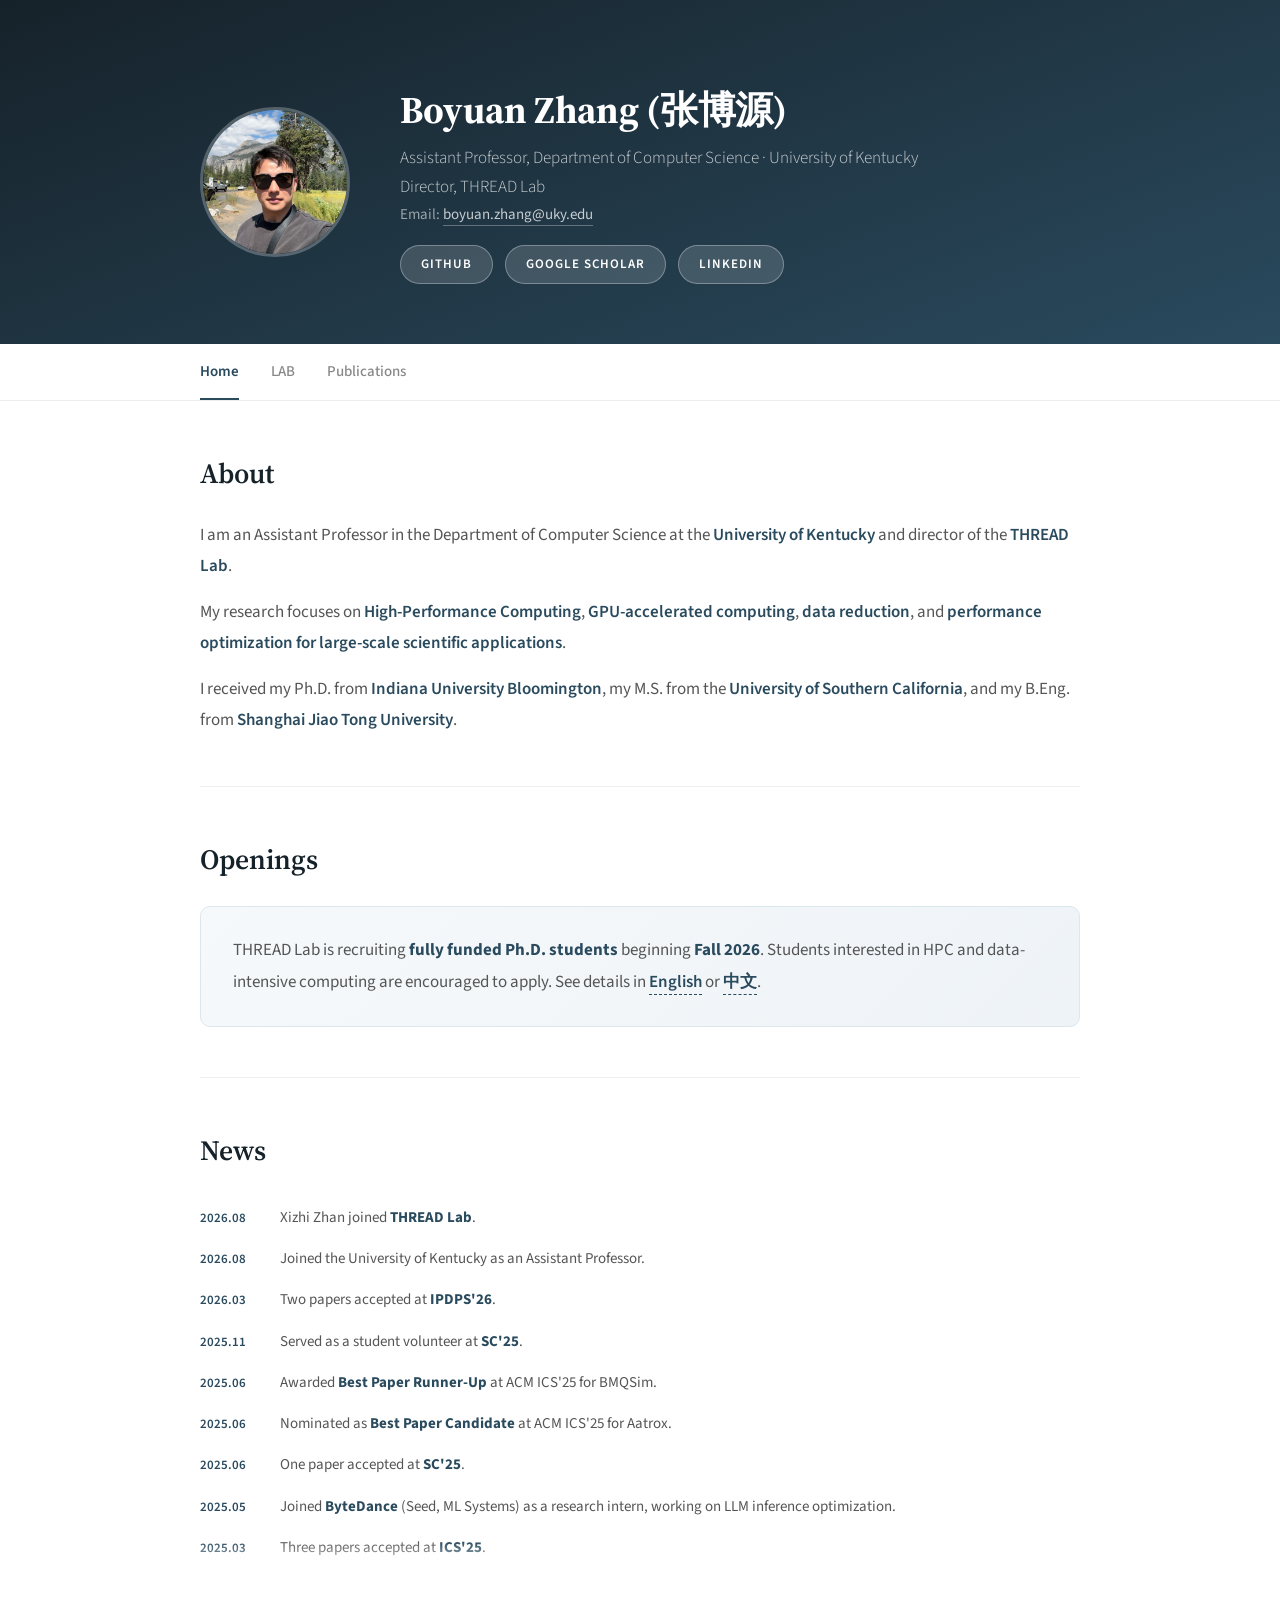
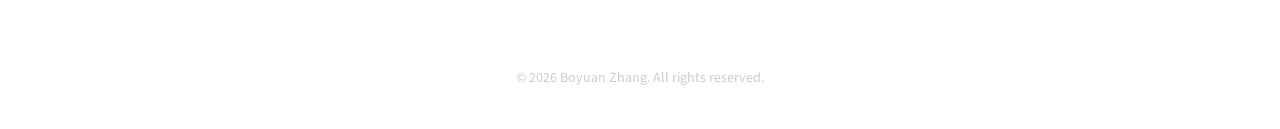
==== index.html @ 8f684d8d "Refine navigation and lab overview" ====
<!DOCTYPE html>
<html lang="en">
<head>
    <meta charset="UTF-8">
    <meta name="viewport" content="width=device-width, initial-scale=1.0">
    <title>Boyuan Zhang (张博源) | THREAD Lab</title>
    <meta name="description" content="Boyuan Zhang is an Assistant Professor of Computer Science at the University of Kentucky and director of THREAD Lab.">
    <link rel="preconnect" href="https://fonts.googleapis.com">
    <link rel="preconnect" href="https://fonts.gstatic.com" crossorigin>
    <link href="https://fonts.googleapis.com/css2?family=Source+Sans+3:wght@300;400;500;600;700&family=Source+Serif+4:wght@600;700&display=swap" rel="stylesheet">
    <link rel="stylesheet" href="styles.css">
</head>
<body>
    <div class="hero">
        <div class="hero-inner">
            <img src="boyuan.png" alt="Boyuan Zhang">
            <div class="hero-text">
                <h1>Boyuan Zhang (张博源)</h1>
                <div class="subtitle">Assistant Professor, Department of Computer Science · University of Kentucky</div>
                <div class="subtitle">Director, THREAD Lab</div>
                <div class="email">Email: <a href="#" data-email aria-label="Email Boyuan Zhang">boyuan.zhang [at] uky [dot] edu</a></div>
                <div class="hero-links">
                    <a class="primary" href="https://github.com/boyuanzhang62" target="_blank" rel="noopener">GitHub</a>
                    <a class="primary" href="https://scholar.google.com/citations?hl=en&amp;user=GKlJrYYAAAAJ" target="_blank" rel="noopener">Google Scholar</a>
                    <a class="primary" href="https://www.linkedin.com/in/boyuan-zhang-b65344191/" target="_blank" rel="noopener">LinkedIn</a>
                </div>
            </div>
        </div>
    </div>

    <nav>
        <div class="nav-inner">
            <a class="active" href="index.html">Home</a>
            <a href="team.html">LAB</a>
            <a href="publications.html">Publications</a>
        </div>
    </nav>

    <div class="content">
        <section id="about">
            <h2>About</h2>
            <div class="about-text">
                <p>I am an Assistant Professor in the Department of Computer Science at the <strong>University of Kentucky</strong> and director of the <strong>THREAD Lab</strong>.</p>
                <p>My research focuses on <strong>High-Performance Computing</strong>, <strong>GPU-accelerated computing</strong>, <strong>data reduction</strong>, and <strong>performance optimization for large-scale scientific applications</strong>.</p>
                <p>I received my Ph.D. from <strong>Indiana University Bloomington</strong>, my M.S. from the <strong>University of Southern California</strong>, and my B.Eng. from <strong>Shanghai Jiao Tong University</strong>.</p>
            </div>
        </section>

        <section id="openings">
            <h2>Openings</h2>
            <div class="openings-content">
                <p>THREAD Lab is recruiting <strong>fully funded Ph.D. students</strong> beginning <strong>Fall 2026</strong>. Students interested in HPC and data-intensive computing are encouraged to apply. See details in <a href="openings.html">English</a> or <a href="openings-ch.html">中文</a>.</p>
            </div>
        </section>

        <section id="news">
            <h2>News</h2>
            <div class="news-scroll">
              <div class="news-list">
                <div class="news-item"><div class="news-date">2026.08</div><div class="news-text">Xizhi Zhan joined <strong>THREAD Lab</strong>.</div></div>
                <div class="news-item"><div class="news-date">2026.08</div><div class="news-text">Joined the University of Kentucky as an Assistant Professor.</div></div>
                <div class="news-item"><div class="news-date">2026.03</div><div class="news-text">Two papers accepted at <strong>IPDPS'26</strong>.</div></div>
                <div class="news-item"><div class="news-date">2025.11</div><div class="news-text">Served as a student volunteer at <strong>SC'25</strong>.</div></div>
                <div class="news-item"><div class="news-date">2025.06</div><div class="news-text">Awarded <strong>Best Paper Runner-Up</strong> at ACM ICS'25 for BMQSim.</div></div>
                <div class="news-item"><div class="news-date">2025.06</div><div class="news-text">Nominated as <strong>Best Paper Candidate</strong> at ACM ICS'25 for Aatrox.</div></div>
                <div class="news-item"><div class="news-date">2025.06</div><div class="news-text">One paper accepted at <strong>SC'25</strong>.</div></div>
                <div class="news-item"><div class="news-date">2025.05</div><div class="news-text">Joined <strong>ByteDance</strong> (Seed, ML Systems) as a research intern, working on LLM inference optimization.</div></div>
                <div class="news-item"><div class="news-date">2025.03</div><div class="news-text">Three papers accepted at <strong>ICS'25</strong>.</div></div>
                <div class="news-item"><div class="news-date">2024.10</div><div class="news-text">One paper and one poster accepted at <strong>PPoPP'25</strong>.</div></div>
                <div class="news-item"><div class="news-date">2024.07</div><div class="news-text">Two papers accepted at <strong>SC'24</strong>.</div></div>
                <div class="news-item"><div class="news-date">2024.02</div><div class="news-text">One paper accepted at <strong>DAC'24</strong>.</div></div>
                <div class="news-item"><div class="news-date">2023.11</div><div class="news-text">Served as a student volunteer at <strong>SC'23</strong>.</div></div>
                <div class="news-item"><div class="news-date">2023.05</div><div class="news-text">Joined <strong>Pacific Northwest National Laboratory</strong> as a research intern.</div></div>
                <div class="news-item"><div class="news-date">2023.04</div><div class="news-text">One paper accepted at <strong>HPDC'23</strong>.</div></div>
                <div class="news-item"><div class="news-date">2023.04</div><div class="news-text">One paper accepted at <strong>ICS'23</strong>.</div></div>
                <div class="news-item"><div class="news-date">2022.08</div><div class="news-text">Started research collaboration with <strong>Meta</strong> on compression for distributed training.</div></div>
              </div>
              <div class="news-fade"></div>
            </div>
        </section>
    </div>

    <footer><p>&copy; 2026 Boyuan Zhang. All rights reserved.</p></footer>
    <script src="email.js"></script>
</body>
</html>
---- styles.css ----
* { box-sizing: border-box; margin: 0; padding: 0; }

body {
    font-family: 'Source Sans 3', -apple-system, sans-serif;
    color: #333;
    background: #fff;
    line-height: 1.6;
}

/* Original profile banner */
.hero {
    background: #16222a;
    background: linear-gradient(160deg, #16222a 0%, #2a4a5e 100%);
    color: white;
    padding: 80px 0 60px;
}

.hero-inner {
    max-width: 960px;
    margin: 0 auto;
    padding: 0 40px;
    display: flex;
    align-items: center;
    gap: 50px;
}

.hero img {
    width: 150px;
    height: 150px;
    border-radius: 50%;
    object-fit: cover;
    object-position: center 18%;
    border: 3px solid rgba(255,255,255,0.25);
    flex-shrink: 0;
}

.hero-text h1 {
    font-family: 'Source Serif 4', Georgia, serif;
    font-size: 38px;
    font-weight: 700;
    margin-bottom: 4px;
    letter-spacing: -0.3px;
}

.hero-text .subtitle {
    font-size: 17px;
    font-weight: 300;
    color: rgba(255,255,255,0.75);
    margin-bottom: 2px;
}

.hero-text .email {
    font-size: 15px;
    color: rgba(255,255,255,0.55);
    margin-bottom: 18px;
}

.hero-text .email a {
    color: rgba(255,255,255,0.75);
    text-decoration: none;
    border-bottom: 1px solid rgba(255,255,255,0.3);
    transition: all 0.2s;
}

.hero-text .email a:hover { color: #fff; border-bottom-color: #fff; }
.hero-links { display: flex; gap: 12px; flex-wrap: wrap; }

.hero-links a {
    display: inline-block;
    padding: 8px 20px;
    font-size: 13px;
    font-weight: 600;
    text-transform: uppercase;
    letter-spacing: 1px;
    text-decoration: none;
    border-radius: 100px;
    transition: all 0.25s ease;
}

.hero-links a.primary {
    background: rgba(255,255,255,0.15);
    color: #fff;
    border: 1px solid rgba(255,255,255,0.3);
}

.hero-links a.primary:hover { background: #fff; color: #16222a; border-color: #fff; }

/* Original sticky navigation */
nav {
    background: #fff;
    border-bottom: 1px solid #eee;
    position: sticky;
    top: 0;
    z-index: 100;
}

nav .nav-inner {
    max-width: 960px;
    margin: 0 auto;
    padding: 0 40px;
    display: flex;
    gap: 32px;
}

nav a {
    display: inline-block;
    padding: 16px 0 14px;
    color: #888;
    text-decoration: none;
    font-size: 15px;
    font-weight: 500;
    letter-spacing: 0;
    border-bottom: 2px solid transparent;
    transition: all 0.2s ease;
}

nav a:hover, nav a.active { color: #2a4a5e; border-bottom-color: #2a4a5e; }
nav a.active { font-weight: 600; }

/* Original content rhythm */
.content { max-width: 960px; margin: 0 auto; padding: 0 40px; }

section { padding: 50px 0; border-bottom: 1px solid #f0f0f0; }
section:last-of-type { border-bottom: none; }

h2 {
    font-family: 'Source Serif 4', Georgia, serif;
    font-size: 28px;
    font-weight: 600;
    color: #16222a;
    margin-bottom: 24px;
}

.about-text { color: #555; font-size: 17px; line-height: 1.85; }
.about-text p { margin-bottom: 14px; }
.about-text p:last-child { margin-bottom: 0; }
.about-text strong { color: #2a4a5e; font-weight: 600; }
.about-text a, .text-link { color: #2a4a5e; text-decoration: none; border-bottom: 1px dashed #2a4a5e; }
.about-text a:hover, .text-link:hover { border-bottom-style: solid; }

/* Openings */
.openings-content {
    background: linear-gradient(135deg, #f6f9fb 0%, #eef3f7 100%);
    border: 1px solid #dce6ed;
    border-radius: 10px;
    padding: 28px 32px;
    font-size: 17px;
    color: #555;
    line-height: 1.85;
}

.openings-content p { margin-bottom: 12px; }
.openings-content p:last-child { margin-bottom: 0; }
.openings-content strong { color: #2a4a5e; }
.openings-content a { color: #2a4a5e; font-weight: 600; text-decoration: none; border-bottom: 1px dashed #2a4a5e; }
.openings-content a:hover { border-bottom-style: solid; }

/* News */
.news-scroll {
    position: relative;
    max-height: 380px;
    overflow-y: auto;
    padding: 0;
    scrollbar-width: thin;
    scrollbar-color: #d8e2ea transparent;
}
.news-scroll::-webkit-scrollbar { width: 5px; }
.news-scroll::-webkit-scrollbar-track { background: transparent; }
.news-scroll::-webkit-scrollbar-thumb { background: #d8e2ea; border-radius: 3px; }
.news-scroll::-webkit-scrollbar-thumb:hover { background: #9ab5c8; }
.news-fade {
    position: sticky;
    bottom: 0;
    left: 0;
    right: 0;
    height: 36px;
    background: linear-gradient(to bottom, rgba(255,255,255,0) 0%, rgba(255,255,255,1) 100%);
    pointer-events: none;
}
.news-list { margin: 0; padding: 0; }
.news-item { display: flex; gap: 16px; padding: 9px 0; align-items: baseline; }
.news-date { flex-shrink: 0; width: 64px; font-size: 13px; font-weight: 600; color: #2a4a5e; font-variant-numeric: tabular-nums; }
.news-text { font-size: 15px; color: #555; line-height: 1.55; }
.news-text strong { color: #2a4a5e; }

/* Publications — unchanged from the original visual language */
.pub-list { margin-top: 10px; }
.pub-entry { display: flex; gap: 24px; padding: 26px 0; border-bottom: 1px solid #f0f0f0; }
.pub-entry:last-child { border-bottom: none; }
.pub-year { flex-shrink: 0; width: 130px; padding-top: 3px; display: flex; flex-direction: column; gap: 8px; }

.pub-tag {
    display: block;
    font-size: 14px;
    font-weight: 700;
    text-align: center;
    padding: 8px 16px;
    border-radius: 6px;
    letter-spacing: 0.3px;
    line-height: 1.3;
}

.pub-tag.conf { color: #2a4a5e; background: #e8f0f5; }
.pub-tag.award { color: #92600a; background: #fef6e0; border: 1px solid #f0dca0; font-size: 13px; }
.pub-body { flex: 1; min-width: 0; }
.pub-body .title { font-weight: 600; color: #222; font-size: 17px; line-height: 1.5; margin-bottom: 8px; }
.pub-body .authors { font-size: 16px; color: #888; line-height: 1.6; margin-bottom: 6px; }
.pub-body .authors strong { color: #2a4a5e; }
.pub-body .venue { font-size: 15px; color: #aaa; font-style: italic; }
.footnote { font-size: 14px; color: #777; margin-top: 20px; padding-top: 16px; border-top: 1px solid #f0f0f0; }
.footnote a { color: #2a4a5e; text-decoration: none; border-bottom: 1px dashed #2a4a5e; }

/* Team additions, styled to match the original page */
.team-list { display: flex; flex-direction: column; gap: 0; }
.team-entry { display: flex; align-items: center; gap: 32px; padding: 28px 0; border-bottom: 1px solid #f0f0f0; }
.team-entry:last-child { border-bottom: none; }
.team-photo {
    width: 128px;
    height: 128px;
    flex-shrink: 0;
    overflow: hidden;
    border-radius: 50%;
    border: 3px solid #e3ebf0;
    background: #eef3f7;
}
.team-photo img { width: 100%; height: 100%; object-fit: cover; }
.team-photo.pi img { object-position: center 18%; }
.team-photo.student img { transform: translate(6px, -8px) scale(2); transform-origin: 50% 0; }
.team-info h3 { font-family: 'Source Serif 4', Georgia, serif; color: #16222a; font-size: 23px; margin-bottom: 2px; }
.team-role { color: #2a4a5e; font-size: 14px; font-weight: 600; margin-bottom: 8px; }
.team-bio { color: #666; font-size: 16px; line-height: 1.7; }

footer { text-align: center; padding: 40px 20px; color: #ccc; font-size: 14px; }

@media (max-width: 700px) {
    .hero { padding: 50px 0 40px; }
    .hero-inner { padding: 0 24px; flex-direction: column; text-align: center; gap: 25px; }
    .hero-text h1 { font-size: 30px; }
    .hero-links { justify-content: center; }
    .content { padding: 0 24px; }
    section { padding: 36px 0; }
    .pub-entry { flex-direction: column; gap: 8px; }
    .pub-year { width: auto; flex-direction: row; gap: 8px; align-items: center; }
    .news-item { flex-direction: column; gap: 4px; }
    .news-date { width: auto; }
    nav .nav-inner { padding: 0 24px; justify-content: center; flex-wrap: wrap; gap: 24px; }
    nav a { padding: 14px 0 12px; font-size: 14px; }
    .team-entry { align-items: flex-start; gap: 20px; }
    .team-photo { width: 96px; height: 96px; }
    .team-info h3 { font-size: 20px; }
    .team-bio { font-size: 15px; }
}
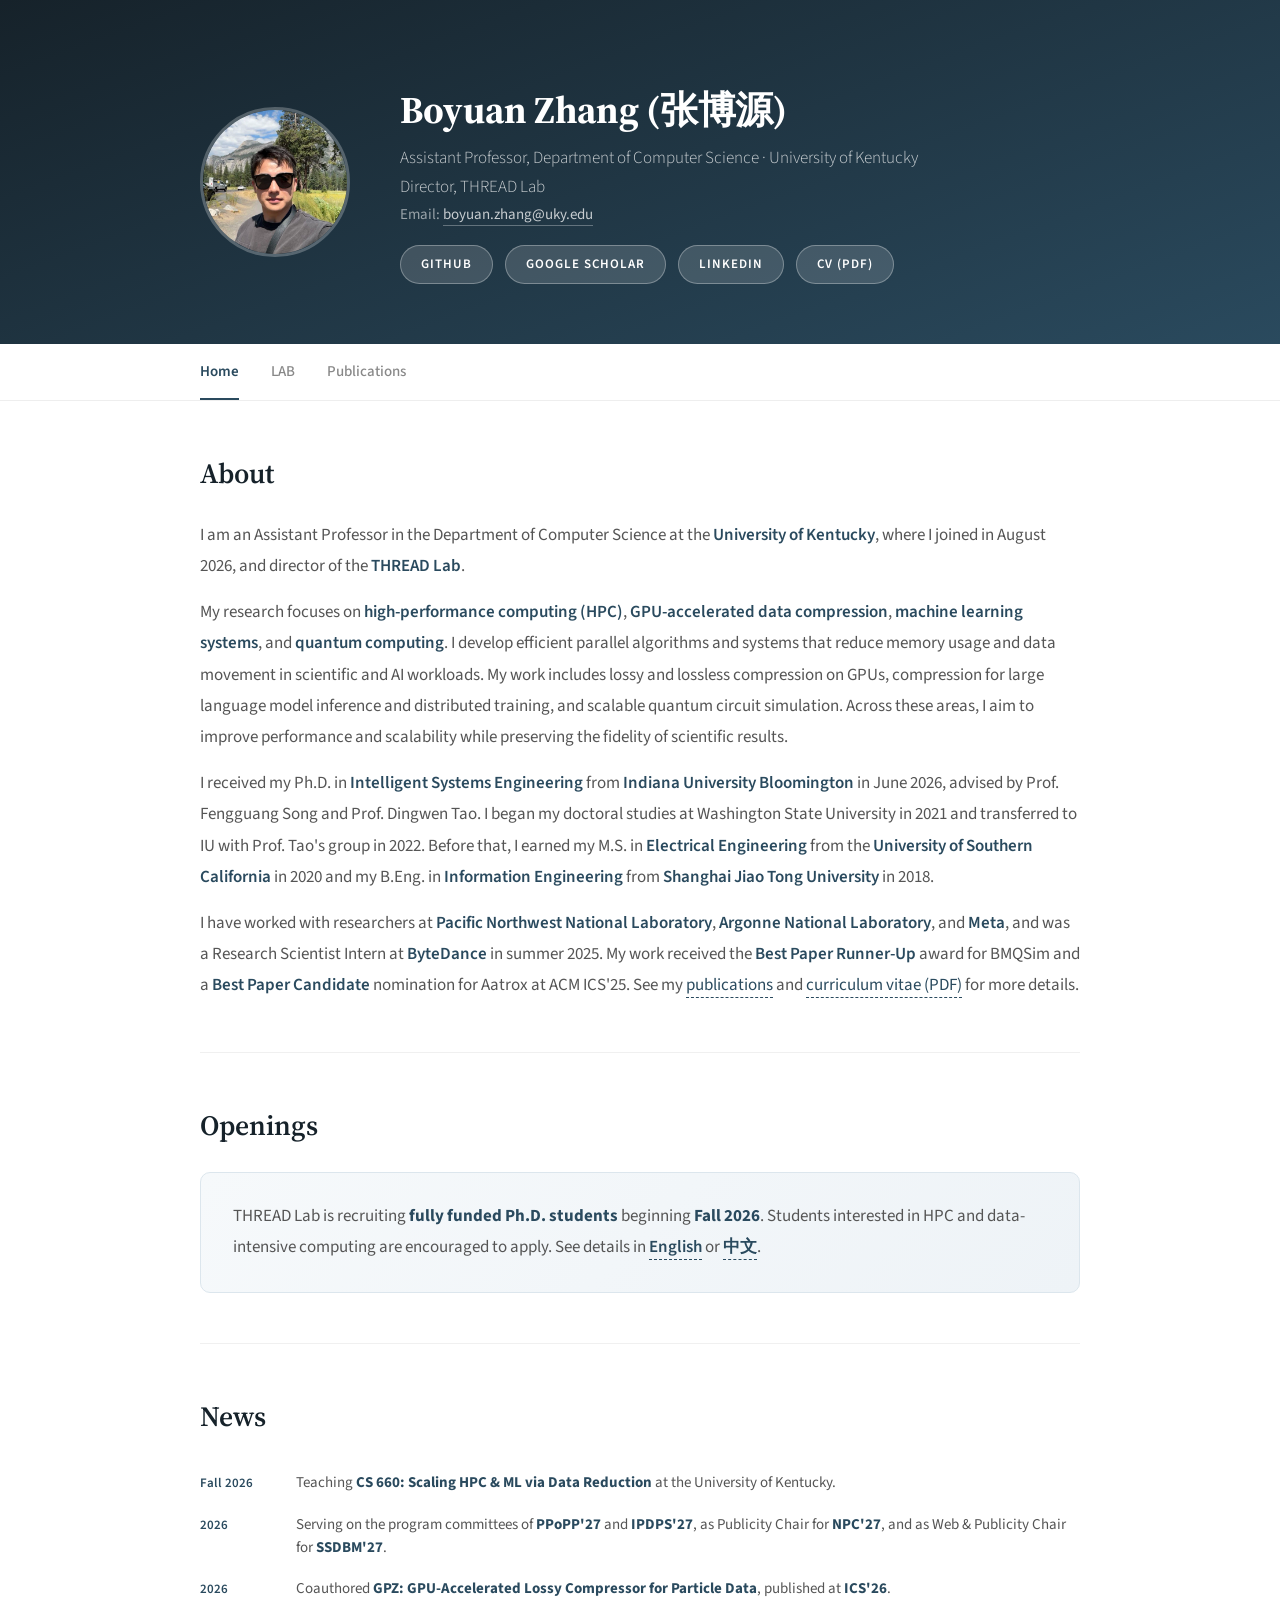
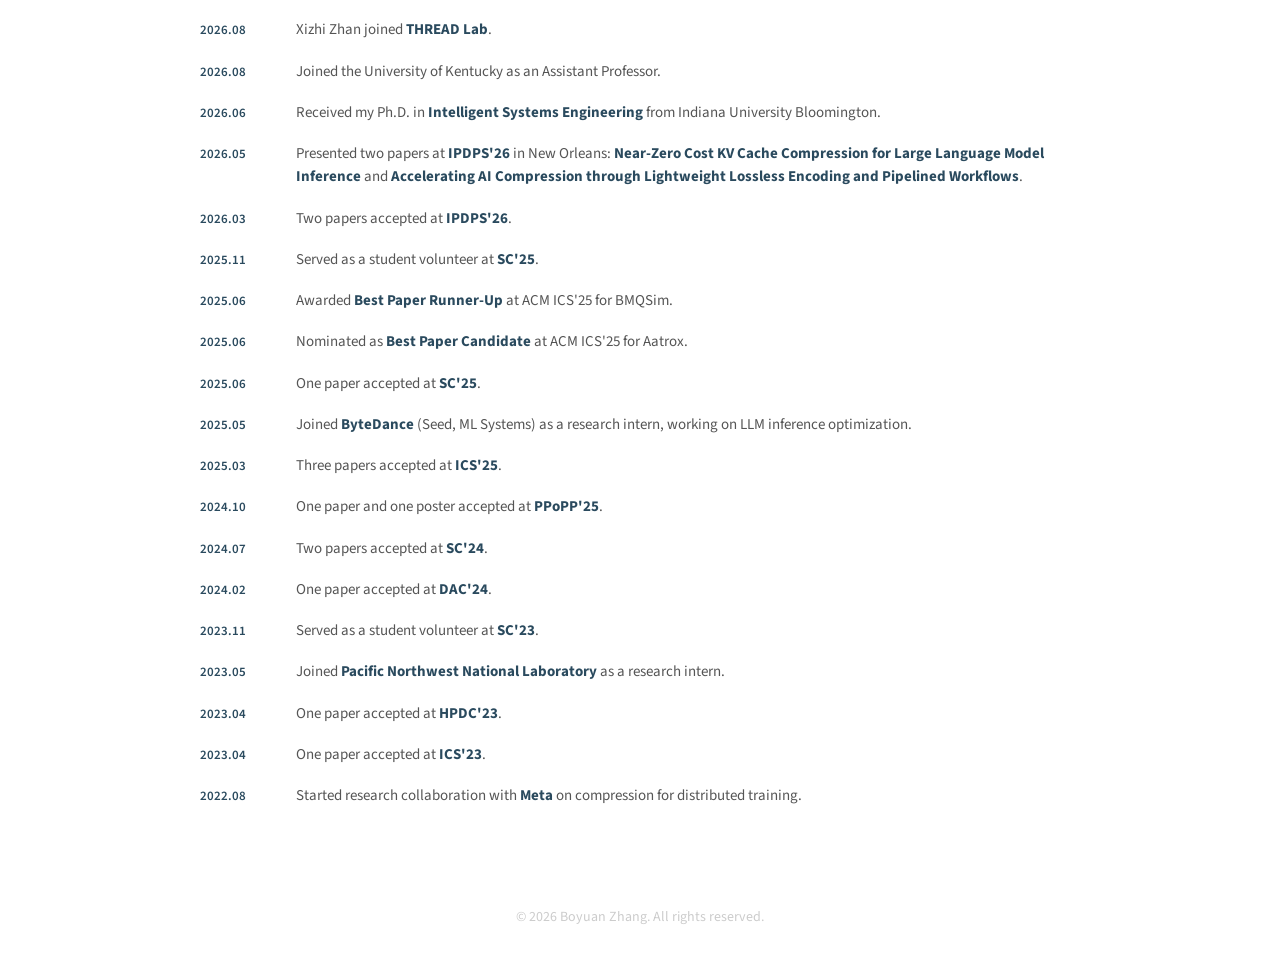
==== commit 5559fd32: "Expand profile, refresh news list, and add CV link" ====
--- a/index.html
+++ b/index.html
@@ -23,6 +23,7 @@
                     <a class="primary" href="https://github.com/boyuanzhang62" target="_blank" rel="noopener">GitHub</a>
                     <a class="primary" href="https://scholar.google.com/citations?hl=en&amp;user=GKlJrYYAAAAJ" target="_blank" rel="noopener">Google Scholar</a>
                     <a class="primary" href="https://www.linkedin.com/in/boyuan-zhang-b65344191/" target="_blank" rel="noopener">LinkedIn</a>
+                    <a class="primary" href="CV_Boyuan_Zhang_2026.pdf" target="_blank" rel="noopener">CV (PDF)</a>
                 </div>
             </div>
         </div>
@@ -40,9 +41,10 @@
         <section id="about">
             <h2>About</h2>
             <div class="about-text">
-                <p>I am an Assistant Professor in the Department of Computer Science at the <strong>University of Kentucky</strong> and director of the <strong>THREAD Lab</strong>.</p>
-                <p>My research focuses on <strong>High-Performance Computing</strong>, <strong>GPU-accelerated computing</strong>, <strong>data reduction</strong>, and <strong>performance optimization for large-scale scientific applications</strong>.</p>
-                <p>I received my Ph.D. from <strong>Indiana University Bloomington</strong>, my M.S. from the <strong>University of Southern California</strong>, and my B.Eng. from <strong>Shanghai Jiao Tong University</strong>.</p>
+                <p>I am an Assistant Professor in the Department of Computer Science at the <strong>University of Kentucky</strong>, where I joined in August 2026, and director of the <strong>THREAD Lab</strong>.</p>
+                <p>My research focuses on <strong>high-performance computing (HPC)</strong>, <strong>GPU-accelerated data compression</strong>, <strong>machine learning systems</strong>, and <strong>quantum computing</strong>. I develop efficient parallel algorithms and systems that reduce memory usage and data movement in scientific and AI workloads. My work includes lossy and lossless compression on GPUs, compression for large language model inference and distributed training, and scalable quantum circuit simulation. Across these areas, I aim to improve performance and scalability while preserving the fidelity of scientific results.</p>
+                <p>I received my Ph.D. in <strong>Intelligent Systems Engineering</strong> from <strong>Indiana University Bloomington</strong> in June 2026, advised by Prof. Fengguang Song and Prof. Dingwen Tao. I began my doctoral studies at Washington State University in 2021 and transferred to IU with Prof. Tao's group in 2022. Before that, I earned my M.S. in <strong>Electrical Engineering</strong> from the <strong>University of Southern California</strong> in 2020 and my B.Eng. in <strong>Information Engineering</strong> from <strong>Shanghai Jiao Tong University</strong> in 2018.</p>
+                <p>I have worked with researchers at <strong>Pacific Northwest National Laboratory</strong>, <strong>Argonne National Laboratory</strong>, and <strong>Meta</strong>, and was a Research Scientist Intern at <strong>ByteDance</strong> in summer 2025. My work received the <strong>Best Paper Runner-Up</strong> award for BMQSim and a <strong>Best Paper Candidate</strong> nomination for Aatrox at ACM ICS'25. See my <a href="publications.html">publications</a> and <a href="CV_Boyuan_Zhang_2026.pdf" target="_blank" rel="noopener">curriculum vitae (PDF)</a> for more details.</p>
             </div>
         </section>
 
@@ -55,28 +57,30 @@
 
         <section id="news">
             <h2>News</h2>
-            <div class="news-scroll">
-              <div class="news-list">
-                <div class="news-item"><div class="news-date">2026.08</div><div class="news-text">Xizhi Zhan joined <strong>THREAD Lab</strong>.</div></div>
-                <div class="news-item"><div class="news-date">2026.08</div><div class="news-text">Joined the University of Kentucky as an Assistant Professor.</div></div>
-                <div class="news-item"><div class="news-date">2026.03</div><div class="news-text">Two papers accepted at <strong>IPDPS'26</strong>.</div></div>
-                <div class="news-item"><div class="news-date">2025.11</div><div class="news-text">Served as a student volunteer at <strong>SC'25</strong>.</div></div>
-                <div class="news-item"><div class="news-date">2025.06</div><div class="news-text">Awarded <strong>Best Paper Runner-Up</strong> at ACM ICS'25 for BMQSim.</div></div>
-                <div class="news-item"><div class="news-date">2025.06</div><div class="news-text">Nominated as <strong>Best Paper Candidate</strong> at ACM ICS'25 for Aatrox.</div></div>
-                <div class="news-item"><div class="news-date">2025.06</div><div class="news-text">One paper accepted at <strong>SC'25</strong>.</div></div>
-                <div class="news-item"><div class="news-date">2025.05</div><div class="news-text">Joined <strong>ByteDance</strong> (Seed, ML Systems) as a research intern, working on LLM inference optimization.</div></div>
-                <div class="news-item"><div class="news-date">2025.03</div><div class="news-text">Three papers accepted at <strong>ICS'25</strong>.</div></div>
-                <div class="news-item"><div class="news-date">2024.10</div><div class="news-text">One paper and one poster accepted at <strong>PPoPP'25</strong>.</div></div>
-                <div class="news-item"><div class="news-date">2024.07</div><div class="news-text">Two papers accepted at <strong>SC'24</strong>.</div></div>
-                <div class="news-item"><div class="news-date">2024.02</div><div class="news-text">One paper accepted at <strong>DAC'24</strong>.</div></div>
-                <div class="news-item"><div class="news-date">2023.11</div><div class="news-text">Served as a student volunteer at <strong>SC'23</strong>.</div></div>
-                <div class="news-item"><div class="news-date">2023.05</div><div class="news-text">Joined <strong>Pacific Northwest National Laboratory</strong> as a research intern.</div></div>
-                <div class="news-item"><div class="news-date">2023.04</div><div class="news-text">One paper accepted at <strong>HPDC'23</strong>.</div></div>
-                <div class="news-item"><div class="news-date">2023.04</div><div class="news-text">One paper accepted at <strong>ICS'23</strong>.</div></div>
-                <div class="news-item"><div class="news-date">2022.08</div><div class="news-text">Started research collaboration with <strong>Meta</strong> on compression for distributed training.</div></div>
-              </div>
-              <div class="news-fade"></div>
-            </div>
+            <ul class="news-list">
+                <li class="news-item"><time class="news-date" datetime="2026">Fall 2026</time><div class="news-text">Teaching <strong>CS 660: Scaling HPC &amp; ML via Data Reduction</strong> at the University of Kentucky.</div></li>
+                <li class="news-item"><time class="news-date" datetime="2026">2026</time><div class="news-text">Serving on the program committees of <strong>PPoPP'27</strong> and <strong>IPDPS'27</strong>, as Publicity Chair for <strong>NPC'27</strong>, and as Web &amp; Publicity Chair for <strong>SSDBM'27</strong>.</div></li>
+                <li class="news-item"><time class="news-date" datetime="2026">2026</time><div class="news-text">Coauthored <strong>GPZ: GPU-Accelerated Lossy Compressor for Particle Data</strong>, published at <strong>ICS'26</strong>.</div></li>
+                <li class="news-item"><time class="news-date" datetime="2026-08">2026.08</time><div class="news-text">Xizhi Zhan joined <strong>THREAD Lab</strong>.</div></li>
+                <li class="news-item"><time class="news-date" datetime="2026-08">2026.08</time><div class="news-text">Joined the University of Kentucky as an Assistant Professor.</div></li>
+                <li class="news-item"><time class="news-date" datetime="2026-06">2026.06</time><div class="news-text">Received my Ph.D. in <strong>Intelligent Systems Engineering</strong> from Indiana University Bloomington.</div></li>
+                <li class="news-item"><time class="news-date" datetime="2026-05">2026.05</time><div class="news-text">Presented two papers at <strong>IPDPS'26</strong> in New Orleans: <strong>Near-Zero Cost KV Cache Compression for Large Language Model Inference</strong> and <strong>Accelerating AI Compression through Lightweight Lossless Encoding and Pipelined Workflows</strong>.</div></li>
+                <li class="news-item"><time class="news-date" datetime="2026-03">2026.03</time><div class="news-text">Two papers accepted at <strong>IPDPS'26</strong>.</div></li>
+                <li class="news-item"><time class="news-date" datetime="2025-11">2025.11</time><div class="news-text">Served as a student volunteer at <strong>SC'25</strong>.</div></li>
+                <li class="news-item"><time class="news-date" datetime="2025-06">2025.06</time><div class="news-text">Awarded <strong>Best Paper Runner-Up</strong> at ACM ICS'25 for BMQSim.</div></li>
+                <li class="news-item"><time class="news-date" datetime="2025-06">2025.06</time><div class="news-text">Nominated as <strong>Best Paper Candidate</strong> at ACM ICS'25 for Aatrox.</div></li>
+                <li class="news-item"><time class="news-date" datetime="2025-06">2025.06</time><div class="news-text">One paper accepted at <strong>SC'25</strong>.</div></li>
+                <li class="news-item"><time class="news-date" datetime="2025-05">2025.05</time><div class="news-text">Joined <strong>ByteDance</strong> (Seed, ML Systems) as a research intern, working on LLM inference optimization.</div></li>
+                <li class="news-item"><time class="news-date" datetime="2025-03">2025.03</time><div class="news-text">Three papers accepted at <strong>ICS'25</strong>.</div></li>
+                <li class="news-item"><time class="news-date" datetime="2024-10">2024.10</time><div class="news-text">One paper and one poster accepted at <strong>PPoPP'25</strong>.</div></li>
+                <li class="news-item"><time class="news-date" datetime="2024-07">2024.07</time><div class="news-text">Two papers accepted at <strong>SC'24</strong>.</div></li>
+                <li class="news-item"><time class="news-date" datetime="2024-02">2024.02</time><div class="news-text">One paper accepted at <strong>DAC'24</strong>.</div></li>
+                <li class="news-item"><time class="news-date" datetime="2023-11">2023.11</time><div class="news-text">Served as a student volunteer at <strong>SC'23</strong>.</div></li>
+                <li class="news-item"><time class="news-date" datetime="2023-05">2023.05</time><div class="news-text">Joined <strong>Pacific Northwest National Laboratory</strong> as a research intern.</div></li>
+                <li class="news-item"><time class="news-date" datetime="2023-04">2023.04</time><div class="news-text">One paper accepted at <strong>HPDC'23</strong>.</div></li>
+                <li class="news-item"><time class="news-date" datetime="2023-04">2023.04</time><div class="news-text">One paper accepted at <strong>ICS'23</strong>.</div></li>
+                <li class="news-item"><time class="news-date" datetime="2022-08">2022.08</time><div class="news-text">Started research collaboration with <strong>Meta</strong> on compression for distributed training.</div></li>
+            </ul>
         </section>
     </div>
 
--- a/styles.css
+++ b/styles.css
@@ -156,30 +156,9 @@
 .openings-content a:hover { border-bottom-style: solid; }
 
 /* News */
-.news-scroll {
-    position: relative;
-    max-height: 380px;
-    overflow-y: auto;
-    padding: 0;
-    scrollbar-width: thin;
-    scrollbar-color: #d8e2ea transparent;
-}
-.news-scroll::-webkit-scrollbar { width: 5px; }
-.news-scroll::-webkit-scrollbar-track { background: transparent; }
-.news-scroll::-webkit-scrollbar-thumb { background: #d8e2ea; border-radius: 3px; }
-.news-scroll::-webkit-scrollbar-thumb:hover { background: #9ab5c8; }
-.news-fade {
-    position: sticky;
-    bottom: 0;
-    left: 0;
-    right: 0;
-    height: 36px;
-    background: linear-gradient(to bottom, rgba(255,255,255,0) 0%, rgba(255,255,255,1) 100%);
-    pointer-events: none;
-}
-.news-list { margin: 0; padding: 0; }
+.news-list { margin: 0; padding: 0; list-style: none; }
 .news-item { display: flex; gap: 16px; padding: 9px 0; align-items: baseline; }
-.news-date { flex-shrink: 0; width: 64px; font-size: 13px; font-weight: 600; color: #2a4a5e; font-variant-numeric: tabular-nums; }
+.news-date { flex-shrink: 0; width: 80px; font-size: 13px; font-weight: 600; color: #2a4a5e; font-variant-numeric: tabular-nums; }
 .news-text { font-size: 15px; color: #555; line-height: 1.55; }
 .news-text strong { color: #2a4a5e; }
 
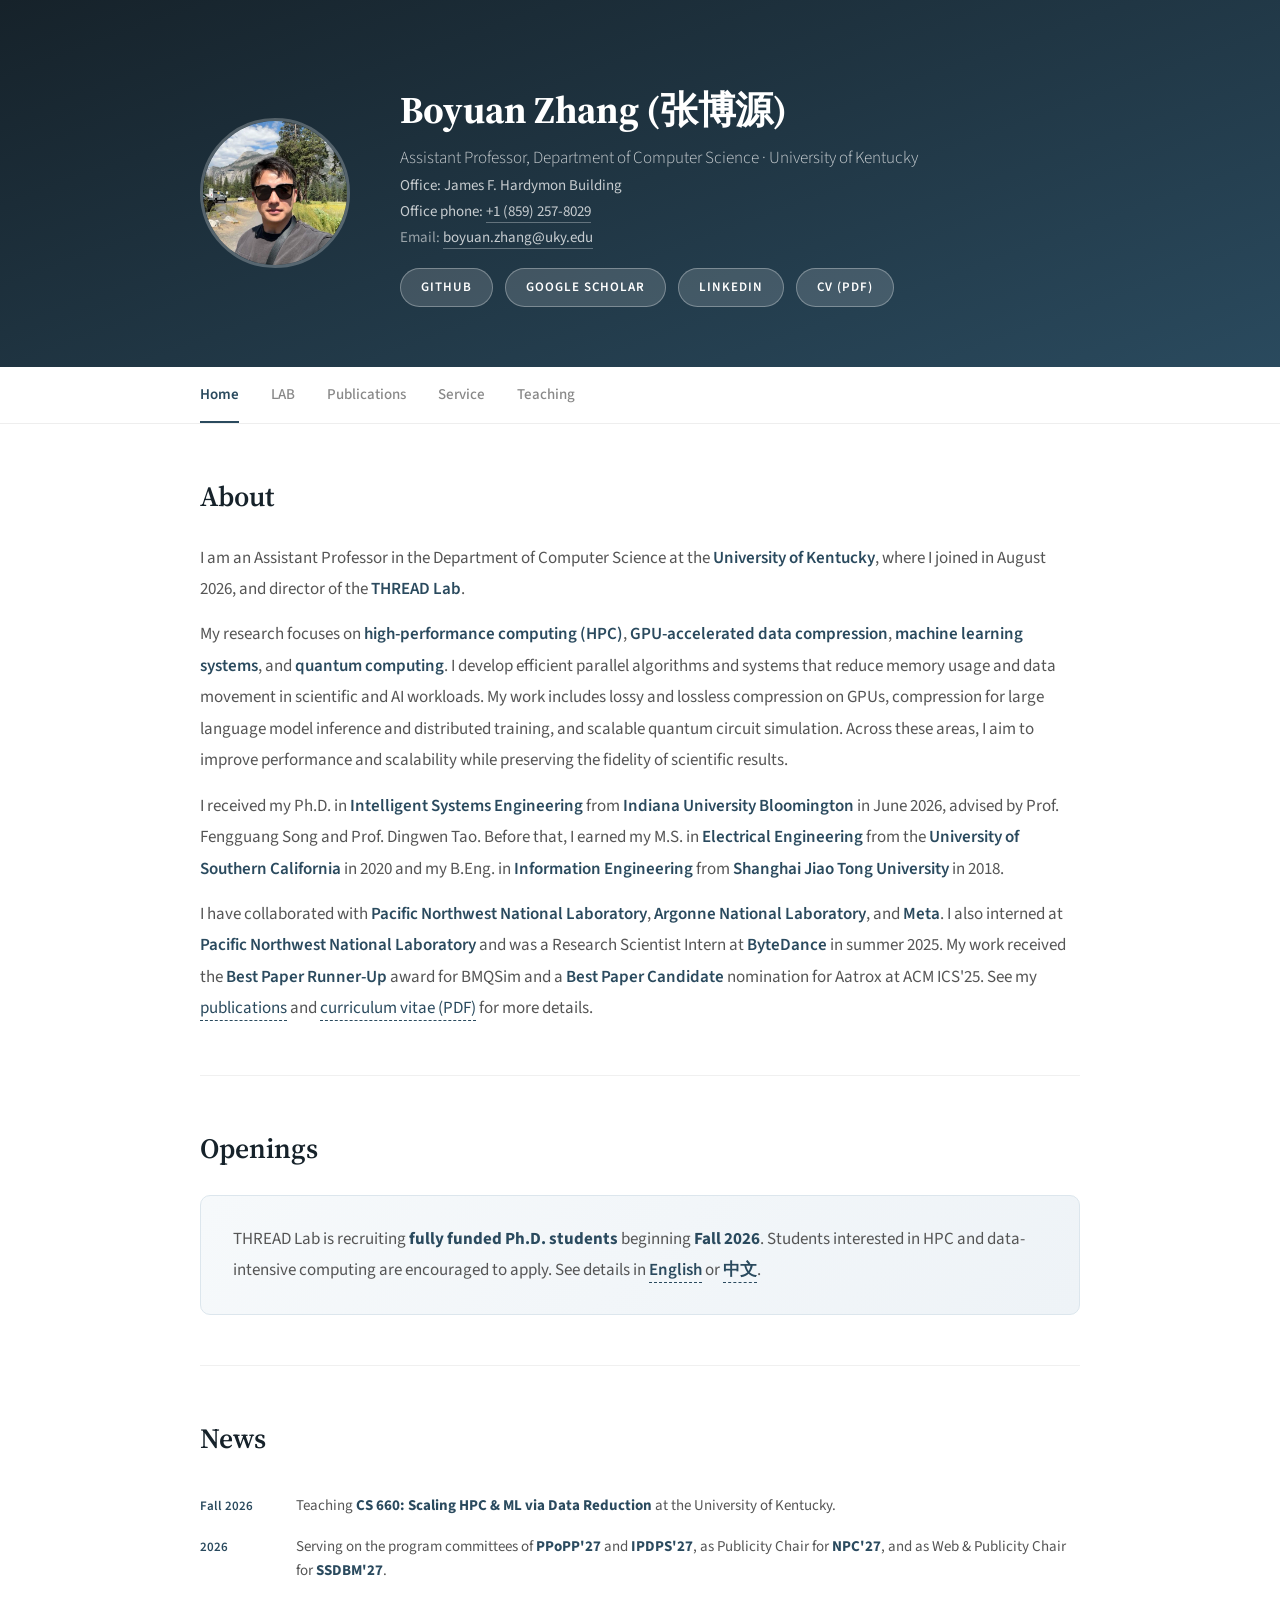
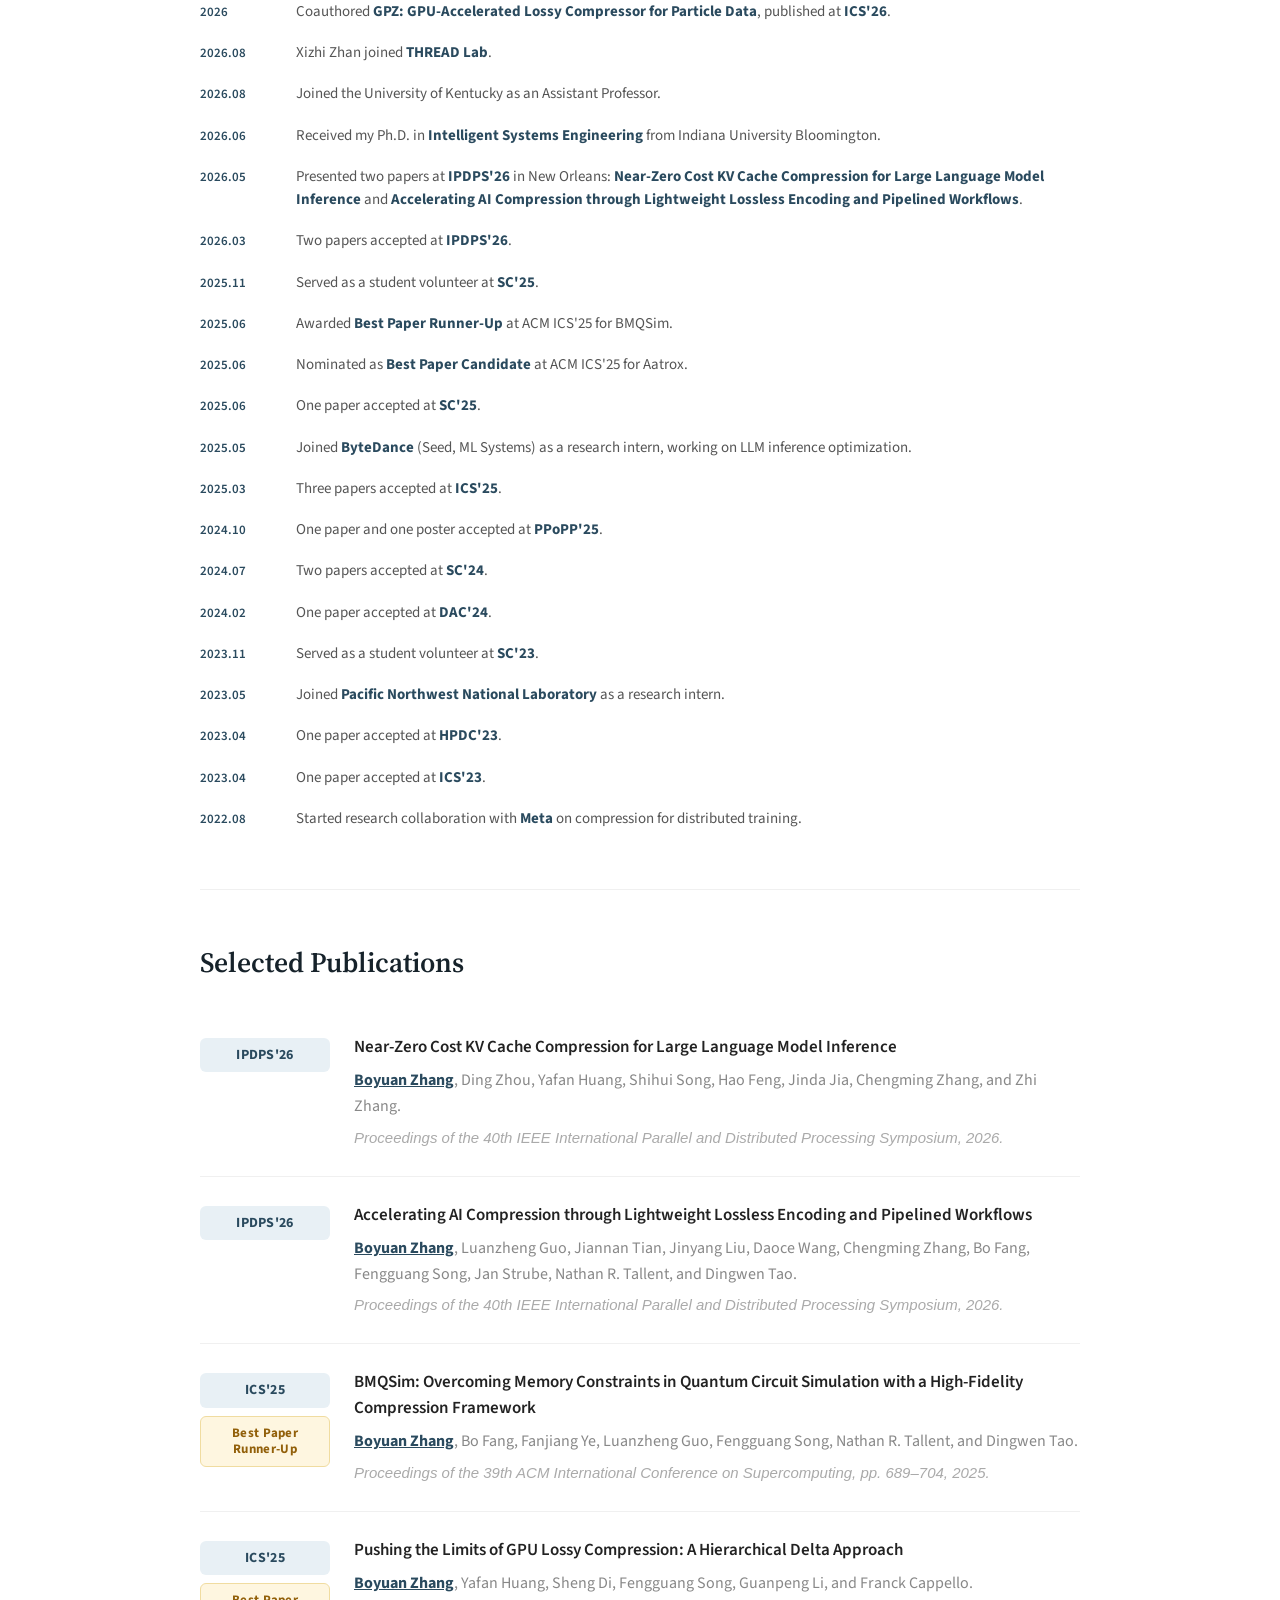
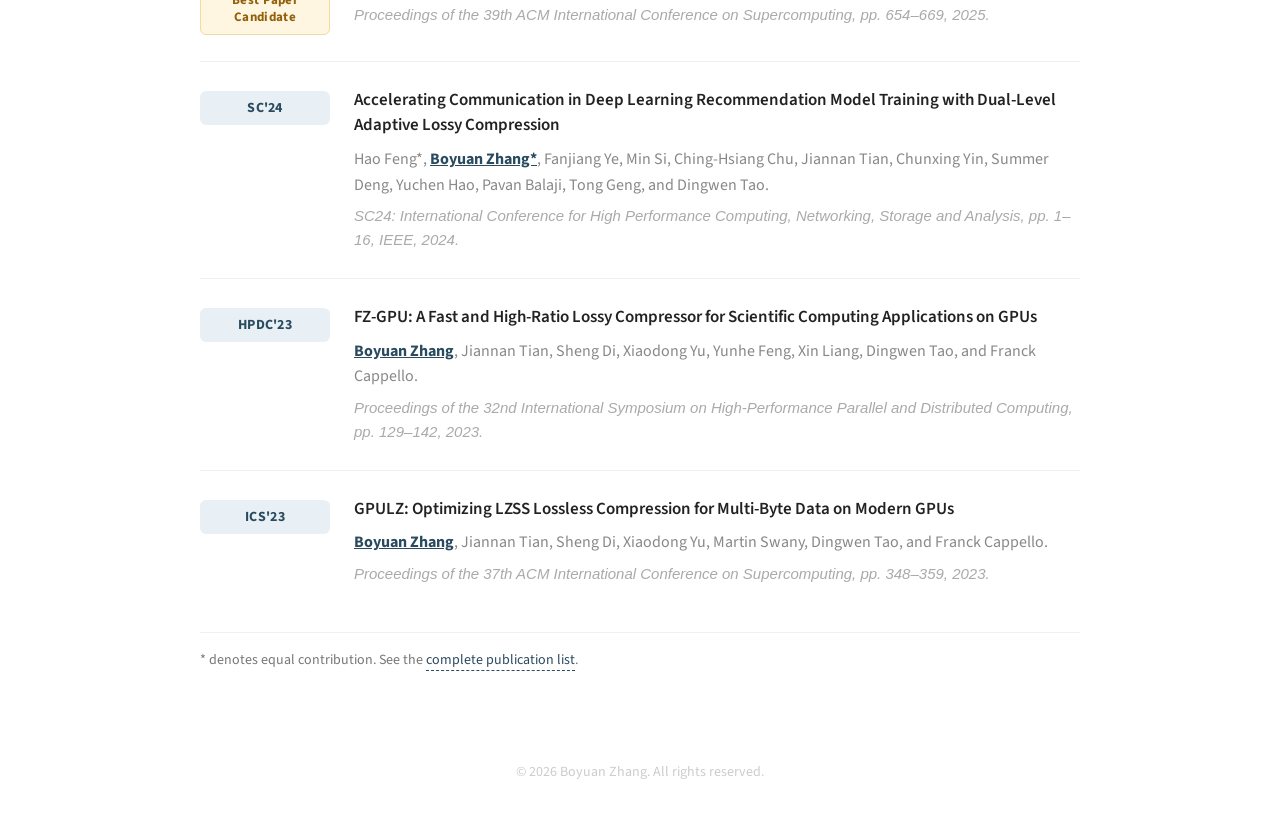
==== commit 423ad253: "Add complete publications, service, and teaching pages" ====
--- a/index.html
+++ b/index.html
@@ -15,9 +15,10 @@
         <div class="hero-inner">
             <img src="boyuan.png" alt="Boyuan Zhang">
             <div class="hero-text">
-                <h1>Boyuan Zhang (张博源)</h1>
+                <h1>Boyuan Zhang <span class="name-cn">(张博源)</span></h1>
                 <div class="subtitle">Assistant Professor, Department of Computer Science · University of Kentucky</div>
-                <div class="subtitle">Director, THREAD Lab</div>
+                <div class="contact">Office: James F. Hardymon Building</div>
+                <div class="contact">Office phone: <a href="tel:+18592578029">+1 (859) 257-8029</a></div>
                 <div class="email">Email: <a href="#" data-email aria-label="Email Boyuan Zhang">boyuan.zhang [at] uky [dot] edu</a></div>
                 <div class="hero-links">
                     <a class="primary" href="https://github.com/boyuanzhang62" target="_blank" rel="noopener">GitHub</a>
@@ -29,11 +30,13 @@
         </div>
     </div>
 
-    <nav>
+    <nav aria-label="Main navigation">
         <div class="nav-inner">
-            <a class="active" href="index.html">Home</a>
+            <a class="active" aria-current="page" href="index.html">Home</a>
             <a href="team.html">LAB</a>
             <a href="publications.html">Publications</a>
+            <a href="service.html">Service</a>
+            <a href="teaching.html">Teaching</a>
         </div>
     </nav>
 
@@ -43,8 +46,8 @@
             <div class="about-text">
                 <p>I am an Assistant Professor in the Department of Computer Science at the <strong>University of Kentucky</strong>, where I joined in August 2026, and director of the <strong>THREAD Lab</strong>.</p>
                 <p>My research focuses on <strong>high-performance computing (HPC)</strong>, <strong>GPU-accelerated data compression</strong>, <strong>machine learning systems</strong>, and <strong>quantum computing</strong>. I develop efficient parallel algorithms and systems that reduce memory usage and data movement in scientific and AI workloads. My work includes lossy and lossless compression on GPUs, compression for large language model inference and distributed training, and scalable quantum circuit simulation. Across these areas, I aim to improve performance and scalability while preserving the fidelity of scientific results.</p>
-                <p>I received my Ph.D. in <strong>Intelligent Systems Engineering</strong> from <strong>Indiana University Bloomington</strong> in June 2026, advised by Prof. Fengguang Song and Prof. Dingwen Tao. I began my doctoral studies at Washington State University in 2021 and transferred to IU with Prof. Tao's group in 2022. Before that, I earned my M.S. in <strong>Electrical Engineering</strong> from the <strong>University of Southern California</strong> in 2020 and my B.Eng. in <strong>Information Engineering</strong> from <strong>Shanghai Jiao Tong University</strong> in 2018.</p>
-                <p>I have worked with researchers at <strong>Pacific Northwest National Laboratory</strong>, <strong>Argonne National Laboratory</strong>, and <strong>Meta</strong>, and was a Research Scientist Intern at <strong>ByteDance</strong> in summer 2025. My work received the <strong>Best Paper Runner-Up</strong> award for BMQSim and a <strong>Best Paper Candidate</strong> nomination for Aatrox at ACM ICS'25. See my <a href="publications.html">publications</a> and <a href="CV_Boyuan_Zhang_2026.pdf" target="_blank" rel="noopener">curriculum vitae (PDF)</a> for more details.</p>
+                <p>I received my Ph.D. in <strong>Intelligent Systems Engineering</strong> from <strong>Indiana University Bloomington</strong> in June 2026, advised by Prof. Fengguang Song and Prof. Dingwen Tao. Before that, I earned my M.S. in <strong>Electrical Engineering</strong> from the <strong>University of Southern California</strong> in 2020 and my B.Eng. in <strong>Information Engineering</strong> from <strong>Shanghai Jiao Tong University</strong> in 2018.</p>
+                <p>I have collaborated with <strong>Pacific Northwest National Laboratory</strong>, <strong>Argonne National Laboratory</strong>, and <strong>Meta</strong>. I also interned at <strong>Pacific Northwest National Laboratory</strong> and was a Research Scientist Intern at <strong>ByteDance</strong> in summer 2025. My work received the <strong>Best Paper Runner-Up</strong> award for BMQSim and a <strong>Best Paper Candidate</strong> nomination for Aatrox at ACM ICS'25. See my <a href="publications.html">publications</a> and <a href="CV_Boyuan_Zhang_2026.pdf" target="_blank" rel="noopener">curriculum vitae (PDF)</a> for more details.</p>
             </div>
         </section>
 
@@ -82,6 +85,47 @@
                 <li class="news-item"><time class="news-date" datetime="2022-08">2022.08</time><div class="news-text">Started research collaboration with <strong>Meta</strong> on compression for distributed training.</div></li>
             </ul>
         </section>
+        <section id="selected-publications">
+            <h2>Selected Publications</h2>
+            <div class="pub-list">
+                <div class="pub-entry">
+                    <div class="pub-year"><span class="pub-tag conf">IPDPS'26</span></div>
+                    <div class="pub-body"><div class="title">Near-Zero Cost KV Cache Compression for Large Language Model Inference</div><div class="authors"><strong><u>Boyuan Zhang</u></strong>, Ding Zhou, Yafan Huang, Shihui Song, Hao Feng, Jinda Jia, Chengming Zhang, and Zhi Zhang.</div><div class="venue">Proceedings of the 40th IEEE International Parallel and Distributed Processing Symposium, 2026.</div></div>
+                </div>
+
+                <div class="pub-entry">
+                    <div class="pub-year"><span class="pub-tag conf">IPDPS'26</span></div>
+                    <div class="pub-body"><div class="title">Accelerating AI Compression through Lightweight Lossless Encoding and Pipelined Workflows</div><div class="authors"><strong><u>Boyuan Zhang</u></strong>, Luanzheng Guo, Jiannan Tian, Jinyang Liu, Daoce Wang, Chengming Zhang, Bo Fang, Fengguang Song, Jan Strube, Nathan R. Tallent, and Dingwen Tao.</div><div class="venue">Proceedings of the 40th IEEE International Parallel and Distributed Processing Symposium, 2026.</div></div>
+                </div>
+
+                <div class="pub-entry">
+                    <div class="pub-year"><span class="pub-tag conf">ICS'25</span><span class="pub-tag award">Best Paper Runner-Up</span></div>
+                    <div class="pub-body"><div class="title">BMQSim: Overcoming Memory Constraints in Quantum Circuit Simulation with a High-Fidelity Compression Framework</div><div class="authors"><strong><u>Boyuan Zhang</u></strong>, Bo Fang, Fanjiang Ye, Luanzheng Guo, Fengguang Song, Nathan R. Tallent, and Dingwen Tao.</div><div class="venue">Proceedings of the 39th ACM International Conference on Supercomputing, pp. 689–704, 2025.</div></div>
+                </div>
+
+                <div class="pub-entry">
+                    <div class="pub-year"><span class="pub-tag conf">ICS'25</span><span class="pub-tag award">Best Paper Candidate</span></div>
+                    <div class="pub-body"><div class="title">Pushing the Limits of GPU Lossy Compression: A Hierarchical Delta Approach</div><div class="authors"><strong><u>Boyuan Zhang</u></strong>, Yafan Huang, Sheng Di, Fengguang Song, Guanpeng Li, and Franck Cappello.</div><div class="venue">Proceedings of the 39th ACM International Conference on Supercomputing, pp. 654–669, 2025.</div></div>
+                </div>
+
+                <div class="pub-entry">
+                    <div class="pub-year"><span class="pub-tag conf">SC'24</span></div>
+                    <div class="pub-body"><div class="title">Accelerating Communication in Deep Learning Recommendation Model Training with Dual-Level Adaptive Lossy Compression</div><div class="authors">Hao Feng*, <strong><u>Boyuan Zhang*</u></strong>, Fanjiang Ye, Min Si, Ching-Hsiang Chu, Jiannan Tian, Chunxing Yin, Summer Deng, Yuchen Hao, Pavan Balaji, Tong Geng, and Dingwen Tao.</div><div class="venue">SC24: International Conference for High Performance Computing, Networking, Storage and Analysis, pp. 1–16, IEEE, 2024.</div></div>
+                </div>
+
+                <div class="pub-entry">
+                    <div class="pub-year"><span class="pub-tag conf">HPDC'23</span></div>
+                    <div class="pub-body"><div class="title">FZ-GPU: A Fast and High-Ratio Lossy Compressor for Scientific Computing Applications on GPUs</div><div class="authors"><strong><u>Boyuan Zhang</u></strong>, Jiannan Tian, Sheng Di, Xiaodong Yu, Yunhe Feng, Xin Liang, Dingwen Tao, and Franck Cappello.</div><div class="venue">Proceedings of the 32nd International Symposium on High-Performance Parallel and Distributed Computing, pp. 129–142, 2023.</div></div>
+                </div>
+
+                <div class="pub-entry">
+                    <div class="pub-year"><span class="pub-tag conf">ICS'23</span></div>
+                    <div class="pub-body"><div class="title">GPULZ: Optimizing LZSS Lossless Compression for Multi-Byte Data on Modern GPUs</div><div class="authors"><strong><u>Boyuan Zhang</u></strong>, Jiannan Tian, Sheng Di, Xiaodong Yu, Martin Swany, Dingwen Tao, and Franck Cappello.</div><div class="venue">Proceedings of the 37th ACM International Conference on Supercomputing, pp. 348–359, 2023.</div></div>
+                </div>
+            </div>
+
+            <p class="footnote">* denotes equal contribution. See the <a href="publications.html">complete publication list</a>.</p>
+        </section>
     </div>
 
     <footer><p>&copy; 2026 Boyuan Zhang. All rights reserved.</p></footer>
--- a/styles.css
+++ b/styles.css
@@ -42,6 +42,8 @@
     letter-spacing: -0.3px;
 }
 
+.hero-text .name-cn { display: inline-block; white-space: nowrap; }
+
 .hero-text .subtitle {
     font-size: 17px;
     font-weight: 300;
@@ -55,14 +57,16 @@
     margin-bottom: 18px;
 }
 
-.hero-text .email a {
+.hero-text .contact { font-size: 15px; color: rgba(255,255,255,0.75); margin-bottom: 2px; }
+
+.hero-text .email a, .hero-text .contact a {
     color: rgba(255,255,255,0.75);
     text-decoration: none;
     border-bottom: 1px solid rgba(255,255,255,0.3);
     transition: all 0.2s;
 }
 
-.hero-text .email a:hover { color: #fff; border-bottom-color: #fff; }
+.hero-text .email a:hover, .hero-text .contact a:hover { color: #fff; border-bottom-color: #fff; }
 .hero-links { display: flex; gap: 12px; flex-wrap: wrap; }
 
 .hero-links a {
@@ -183,11 +187,23 @@
 .pub-tag.award { color: #92600a; background: #fef6e0; border: 1px solid #f0dca0; font-size: 13px; }
 .pub-body { flex: 1; min-width: 0; }
 .pub-body .title { font-weight: 600; color: #222; font-size: 17px; line-height: 1.5; margin-bottom: 8px; }
+.pub-body .title a { color: inherit; text-decoration: none; }
+.pub-body .title a:hover { color: #2a4a5e; text-decoration: underline; }
 .pub-body .authors { font-size: 16px; color: #888; line-height: 1.6; margin-bottom: 6px; }
 .pub-body .authors strong { color: #2a4a5e; }
 .pub-body .venue { font-size: 15px; color: #aaa; font-style: italic; }
 .footnote { font-size: 14px; color: #777; margin-top: 20px; padding-top: 16px; border-top: 1px solid #f0f0f0; }
 .footnote a { color: #2a4a5e; text-decoration: none; border-bottom: 1px dashed #2a4a5e; }
+
+/* Service and teaching */
+.page-intro { color: #555; font-size: 17px; line-height: 1.85; }
+.activity-list { margin: 0; padding: 0; list-style: none; }
+.activity-entry { display: flex; gap: 24px; padding: 22px 0; border-bottom: 1px solid #f0f0f0; }
+.activity-entry:last-child { border-bottom: none; }
+.activity-date { width: 130px; flex-shrink: 0; padding-top: 3px; color: #2a4a5e; font-size: 14px; font-weight: 600; }
+.activity-body { min-width: 0; }
+.activity-body h3 { font-size: 18px; font-weight: 600; color: #222; line-height: 1.5; margin-bottom: 4px; }
+.activity-body p { color: #666; font-size: 16px; }
 
 /* Team additions, styled to match the original page */
 .team-list { display: flex; flex-direction: column; gap: 0; }
@@ -219,13 +235,15 @@
     .content { padding: 0 24px; }
     section { padding: 36px 0; }
     .pub-entry { flex-direction: column; gap: 8px; }
-    .pub-year { width: auto; flex-direction: row; gap: 8px; align-items: center; }
+    .pub-year { width: auto; flex-direction: row; flex-wrap: wrap; gap: 8px; align-items: center; }
     .news-item { flex-direction: column; gap: 4px; }
     .news-date { width: auto; }
-    nav .nav-inner { padding: 0 24px; justify-content: center; flex-wrap: wrap; gap: 24px; }
+    nav .nav-inner { padding: 0 24px; justify-content: center; flex-wrap: wrap; gap: 0 16px; }
     nav a { padding: 14px 0 12px; font-size: 14px; }
     .team-entry { align-items: flex-start; gap: 20px; }
     .team-photo { width: 96px; height: 96px; }
     .team-info h3 { font-size: 20px; }
     .team-bio { font-size: 15px; }
-}
+    .activity-entry { flex-direction: column; gap: 6px; }
+    .activity-date { width: auto; padding-top: 0; }
+}
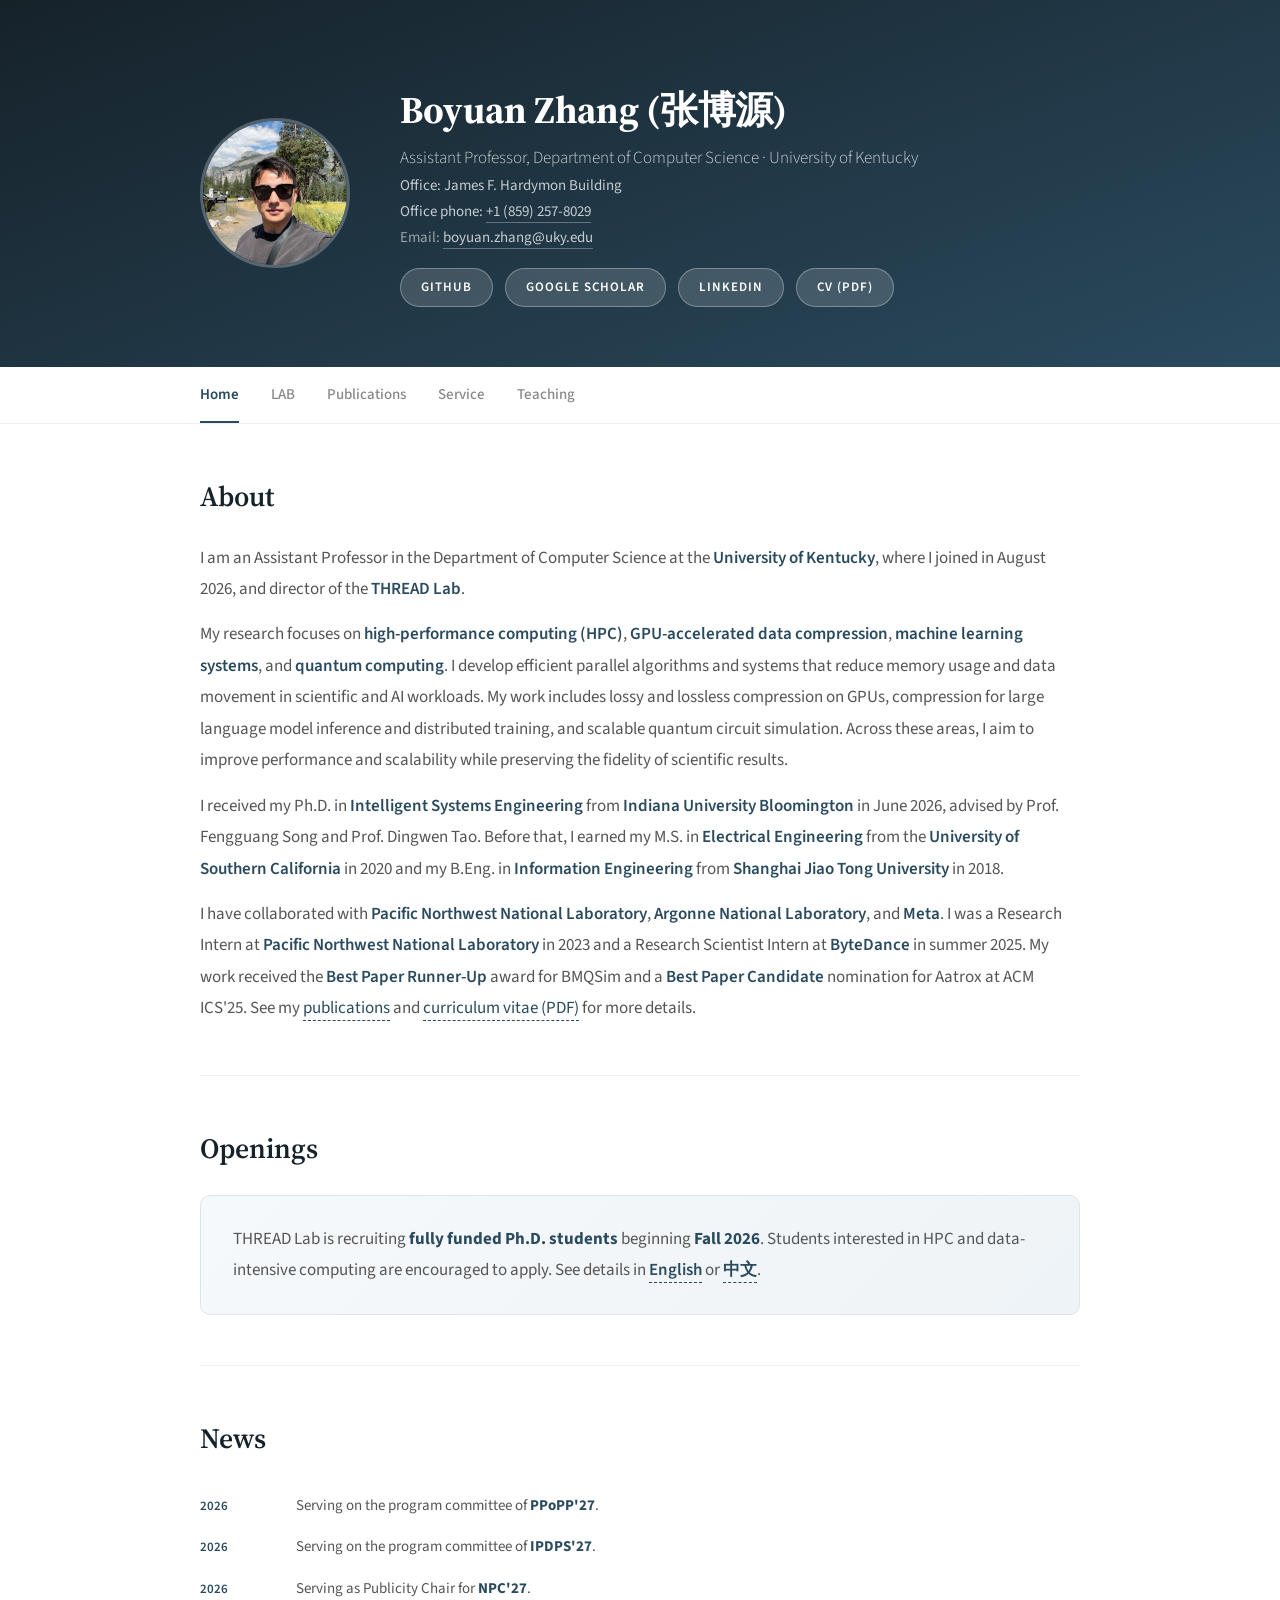
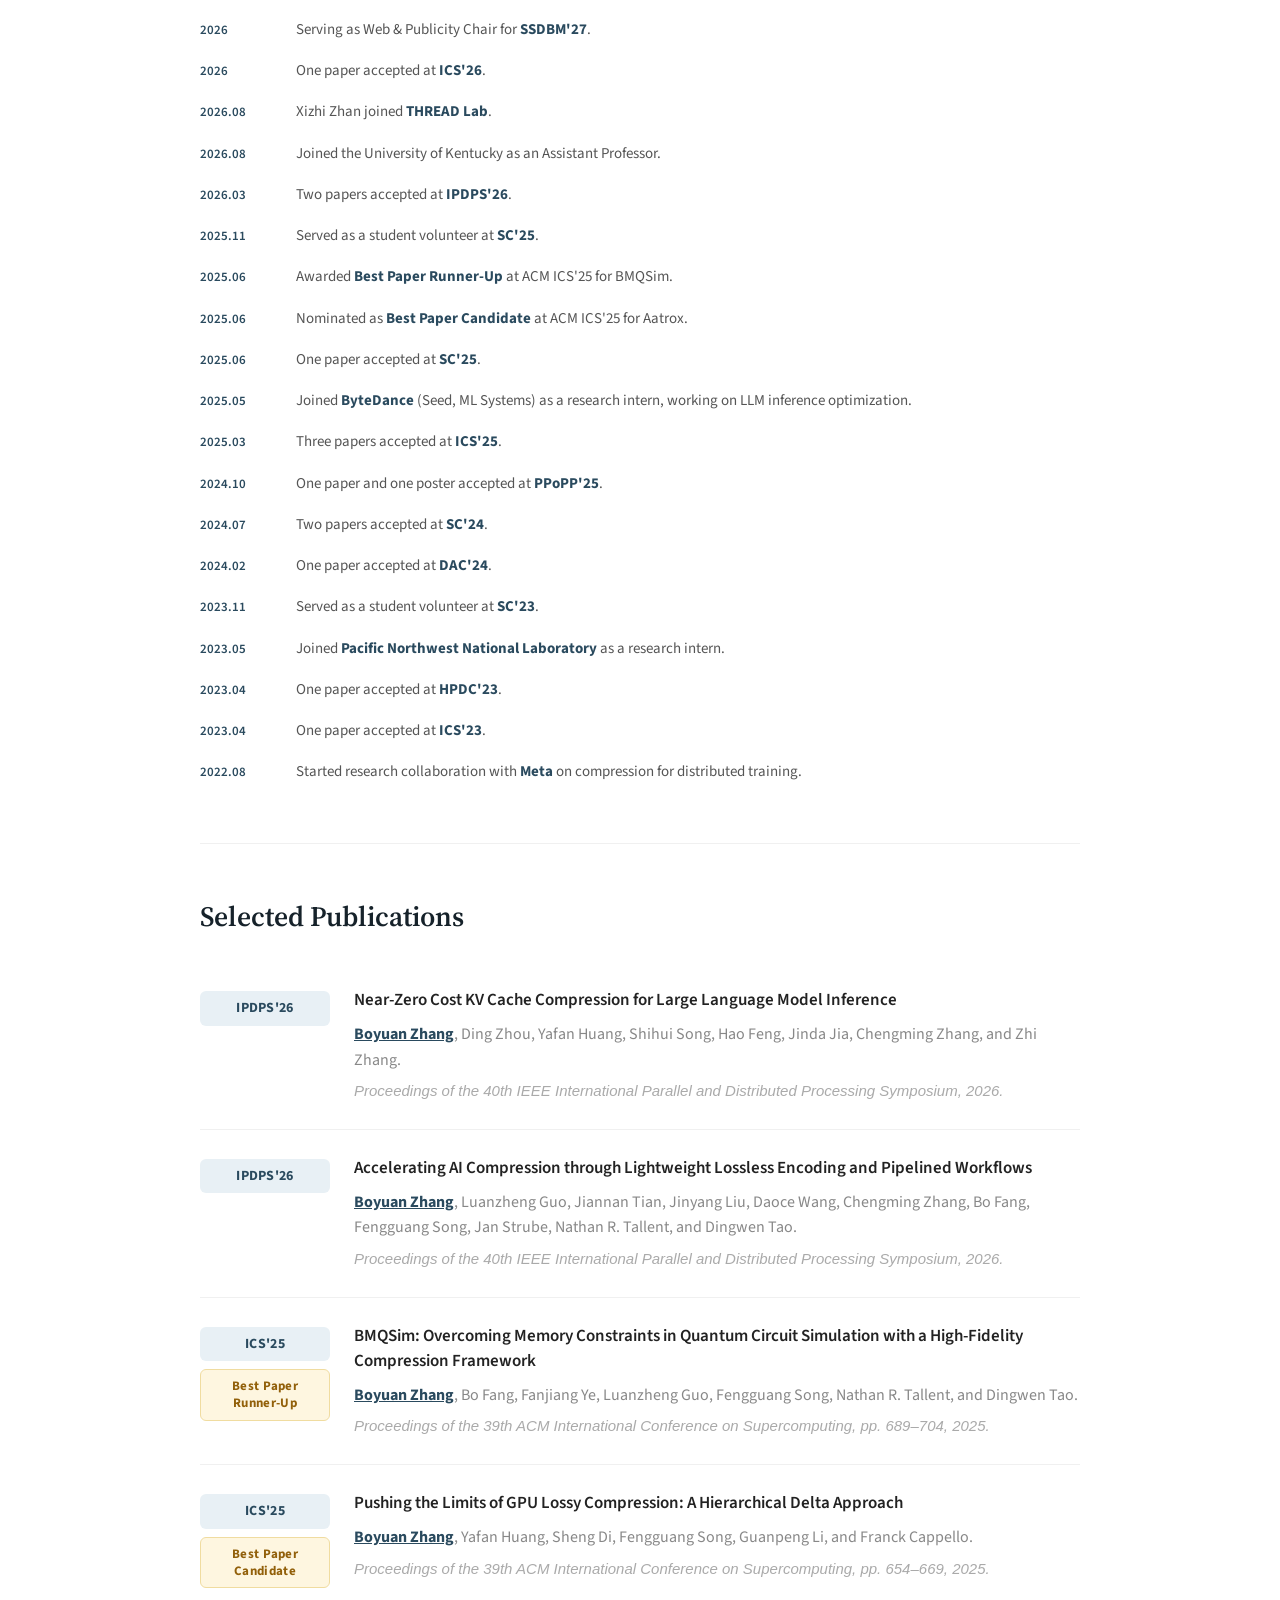
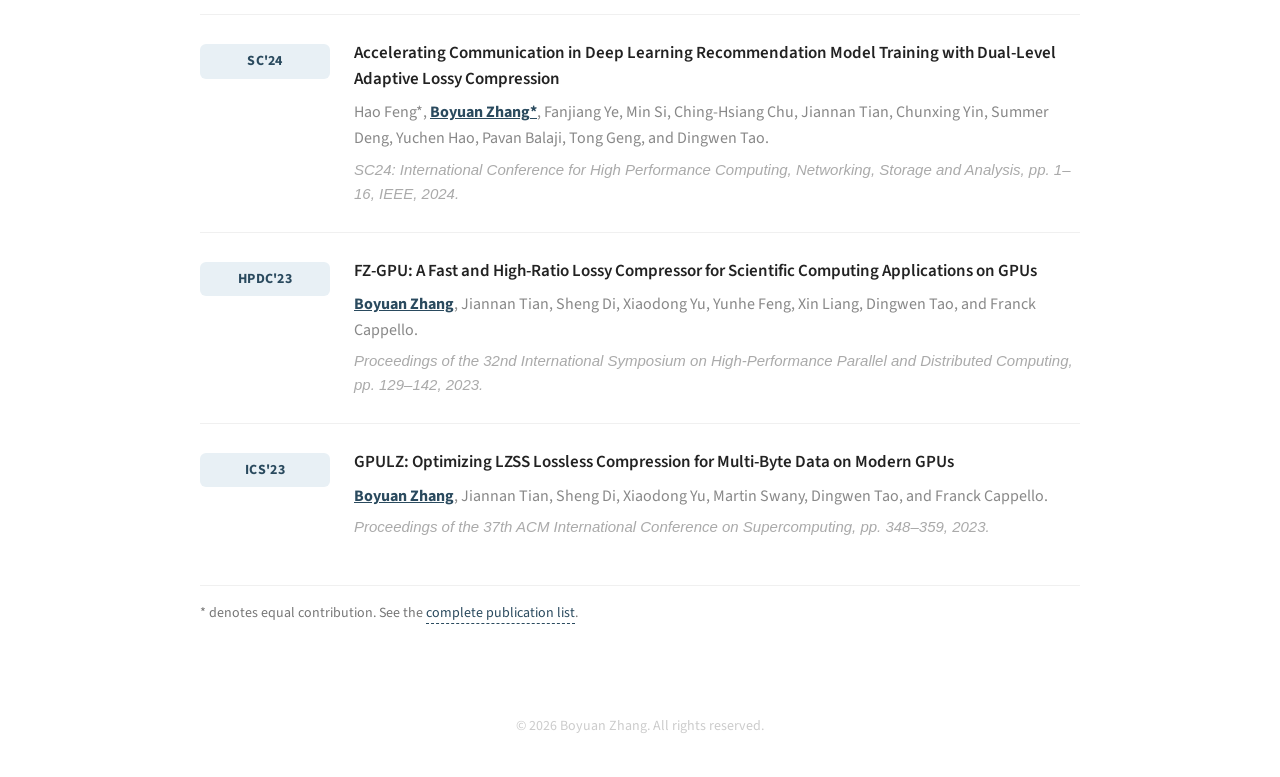
==== commit d5d441ab: "Simplify news and service and remove preprints" ====
--- a/index.html
+++ b/index.html
@@ -47,7 +47,7 @@
                 <p>I am an Assistant Professor in the Department of Computer Science at the <strong>University of Kentucky</strong>, where I joined in August 2026, and director of the <strong>THREAD Lab</strong>.</p>
                 <p>My research focuses on <strong>high-performance computing (HPC)</strong>, <strong>GPU-accelerated data compression</strong>, <strong>machine learning systems</strong>, and <strong>quantum computing</strong>. I develop efficient parallel algorithms and systems that reduce memory usage and data movement in scientific and AI workloads. My work includes lossy and lossless compression on GPUs, compression for large language model inference and distributed training, and scalable quantum circuit simulation. Across these areas, I aim to improve performance and scalability while preserving the fidelity of scientific results.</p>
                 <p>I received my Ph.D. in <strong>Intelligent Systems Engineering</strong> from <strong>Indiana University Bloomington</strong> in June 2026, advised by Prof. Fengguang Song and Prof. Dingwen Tao. Before that, I earned my M.S. in <strong>Electrical Engineering</strong> from the <strong>University of Southern California</strong> in 2020 and my B.Eng. in <strong>Information Engineering</strong> from <strong>Shanghai Jiao Tong University</strong> in 2018.</p>
-                <p>I have collaborated with <strong>Pacific Northwest National Laboratory</strong>, <strong>Argonne National Laboratory</strong>, and <strong>Meta</strong>. I also interned at <strong>Pacific Northwest National Laboratory</strong> and was a Research Scientist Intern at <strong>ByteDance</strong> in summer 2025. My work received the <strong>Best Paper Runner-Up</strong> award for BMQSim and a <strong>Best Paper Candidate</strong> nomination for Aatrox at ACM ICS'25. See my <a href="publications.html">publications</a> and <a href="CV_Boyuan_Zhang_2026.pdf" target="_blank" rel="noopener">curriculum vitae (PDF)</a> for more details.</p>
+                <p>I have collaborated with <strong>Pacific Northwest National Laboratory</strong>, <strong>Argonne National Laboratory</strong>, and <strong>Meta</strong>. I was a Research Intern at <strong>Pacific Northwest National Laboratory</strong> in 2023 and a Research Scientist Intern at <strong>ByteDance</strong> in summer 2025. My work received the <strong>Best Paper Runner-Up</strong> award for BMQSim and a <strong>Best Paper Candidate</strong> nomination for Aatrox at ACM ICS'25. See my <a href="publications.html">publications</a> and <a href="CV_Boyuan_Zhang_2026.pdf" target="_blank" rel="noopener">curriculum vitae (PDF)</a> for more details.</p>
             </div>
         </section>
 
@@ -61,13 +61,13 @@
         <section id="news">
             <h2>News</h2>
             <ul class="news-list">
-                <li class="news-item"><time class="news-date" datetime="2026">Fall 2026</time><div class="news-text">Teaching <strong>CS 660: Scaling HPC &amp; ML via Data Reduction</strong> at the University of Kentucky.</div></li>
-                <li class="news-item"><time class="news-date" datetime="2026">2026</time><div class="news-text">Serving on the program committees of <strong>PPoPP'27</strong> and <strong>IPDPS'27</strong>, as Publicity Chair for <strong>NPC'27</strong>, and as Web &amp; Publicity Chair for <strong>SSDBM'27</strong>.</div></li>
-                <li class="news-item"><time class="news-date" datetime="2026">2026</time><div class="news-text">Coauthored <strong>GPZ: GPU-Accelerated Lossy Compressor for Particle Data</strong>, published at <strong>ICS'26</strong>.</div></li>
+                <li class="news-item"><time class="news-date" datetime="2026">2026</time><div class="news-text">Serving on the program committee of <strong>PPoPP'27</strong>.</div></li>
+                <li class="news-item"><time class="news-date" datetime="2026">2026</time><div class="news-text">Serving on the program committee of <strong>IPDPS'27</strong>.</div></li>
+                <li class="news-item"><time class="news-date" datetime="2026">2026</time><div class="news-text">Serving as Publicity Chair for <strong>NPC'27</strong>.</div></li>
+                <li class="news-item"><time class="news-date" datetime="2026">2026</time><div class="news-text">Serving as Web &amp; Publicity Chair for <strong>SSDBM'27</strong>.</div></li>
+                <li class="news-item"><time class="news-date" datetime="2026">2026</time><div class="news-text">One paper accepted at <strong>ICS'26</strong>.</div></li>
                 <li class="news-item"><time class="news-date" datetime="2026-08">2026.08</time><div class="news-text">Xizhi Zhan joined <strong>THREAD Lab</strong>.</div></li>
                 <li class="news-item"><time class="news-date" datetime="2026-08">2026.08</time><div class="news-text">Joined the University of Kentucky as an Assistant Professor.</div></li>
-                <li class="news-item"><time class="news-date" datetime="2026-06">2026.06</time><div class="news-text">Received my Ph.D. in <strong>Intelligent Systems Engineering</strong> from Indiana University Bloomington.</div></li>
-                <li class="news-item"><time class="news-date" datetime="2026-05">2026.05</time><div class="news-text">Presented two papers at <strong>IPDPS'26</strong> in New Orleans: <strong>Near-Zero Cost KV Cache Compression for Large Language Model Inference</strong> and <strong>Accelerating AI Compression through Lightweight Lossless Encoding and Pipelined Workflows</strong>.</div></li>
                 <li class="news-item"><time class="news-date" datetime="2026-03">2026.03</time><div class="news-text">Two papers accepted at <strong>IPDPS'26</strong>.</div></li>
                 <li class="news-item"><time class="news-date" datetime="2025-11">2025.11</time><div class="news-text">Served as a student volunteer at <strong>SC'25</strong>.</div></li>
                 <li class="news-item"><time class="news-date" datetime="2025-06">2025.06</time><div class="news-text">Awarded <strong>Best Paper Runner-Up</strong> at ACM ICS'25 for BMQSim.</div></li>
--- a/styles.css
+++ b/styles.css
@@ -196,6 +196,10 @@
 .footnote a { color: #2a4a5e; text-decoration: none; border-bottom: 1px dashed #2a4a5e; }
 
 /* Service and teaching */
+.service-list { margin: 0; padding: 0; list-style: none; }
+.service-entry { display: flex; align-items: baseline; gap: 16px; padding: 7px 0; color: #555; font-size: 16px; }
+.service-date { width: 64px; flex-shrink: 0; color: #2a4a5e; font-size: 14px; font-weight: 600; }
+.service-entry strong { color: #2a4a5e; font-weight: 600; }
 .page-intro { color: #555; font-size: 17px; line-height: 1.85; }
 .activity-list { margin: 0; padding: 0; list-style: none; }
 .activity-entry { display: flex; gap: 24px; padding: 22px 0; border-bottom: 1px solid #f0f0f0; }
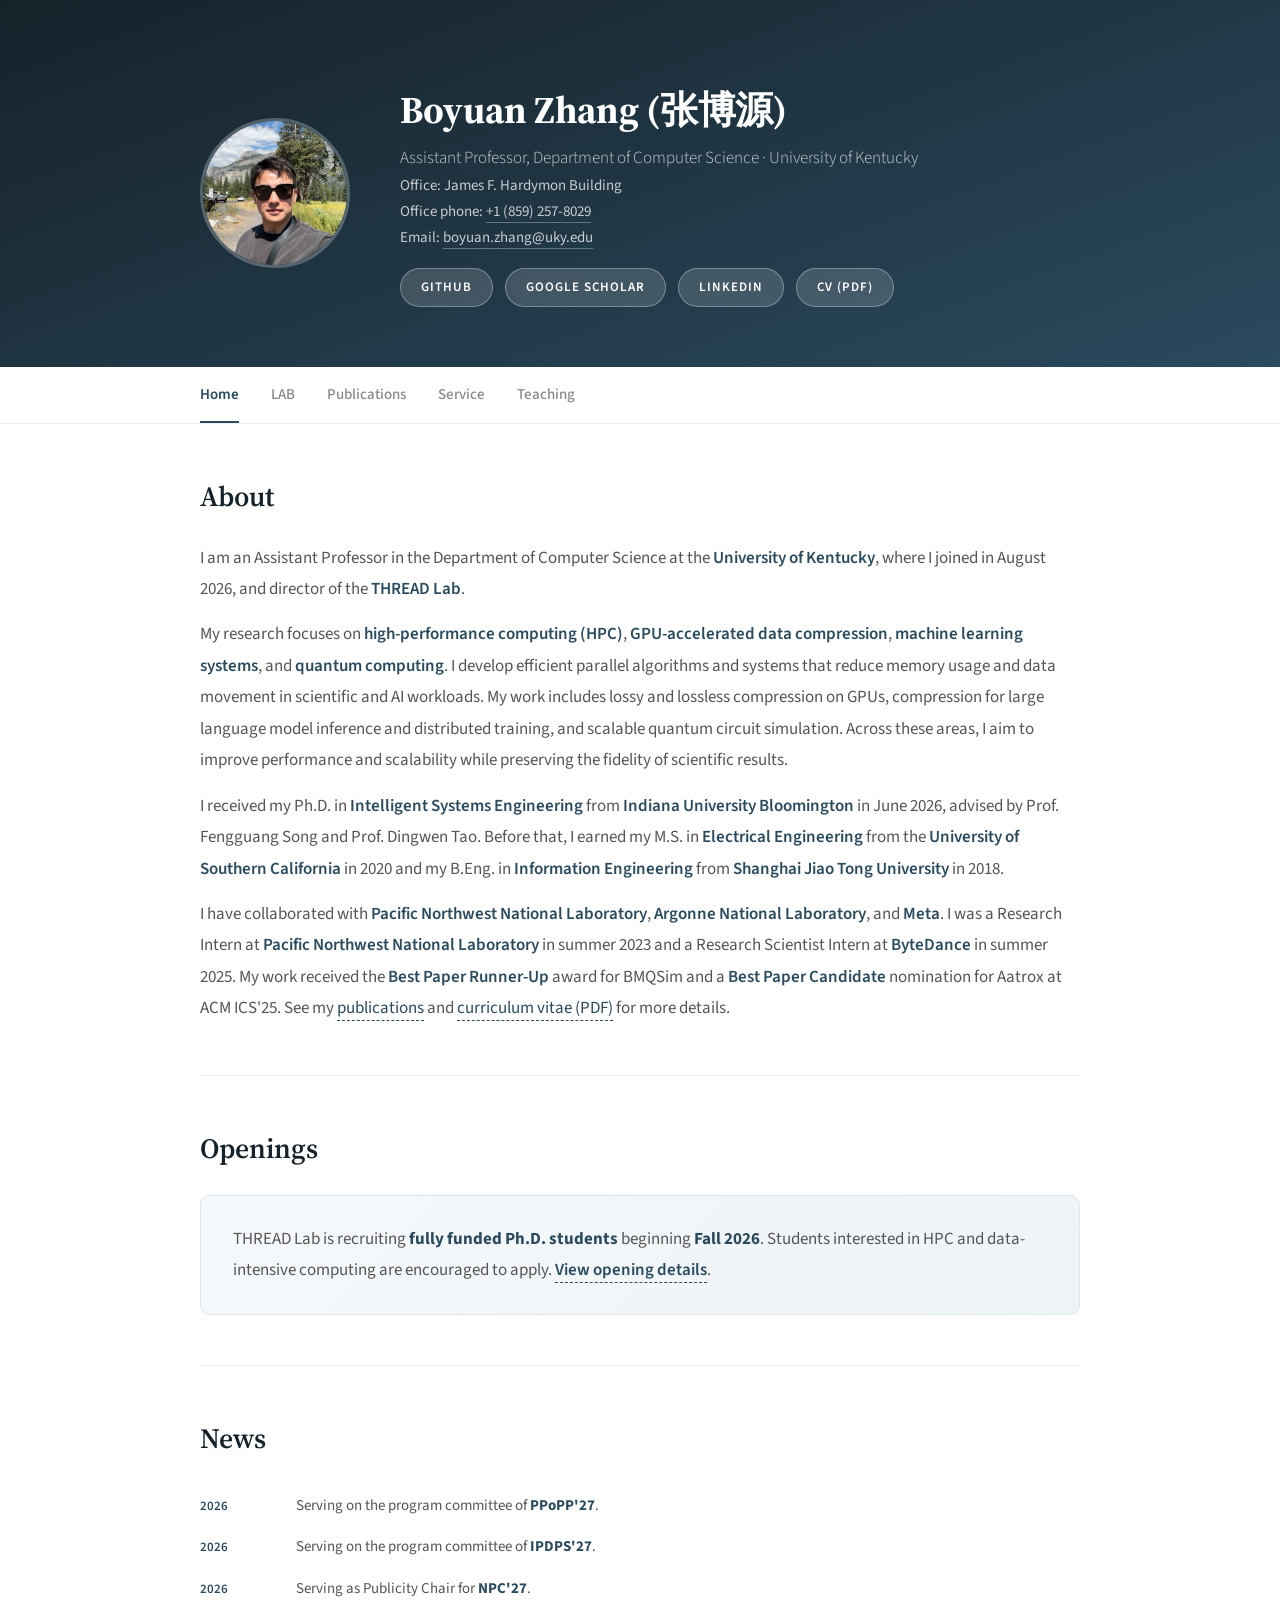
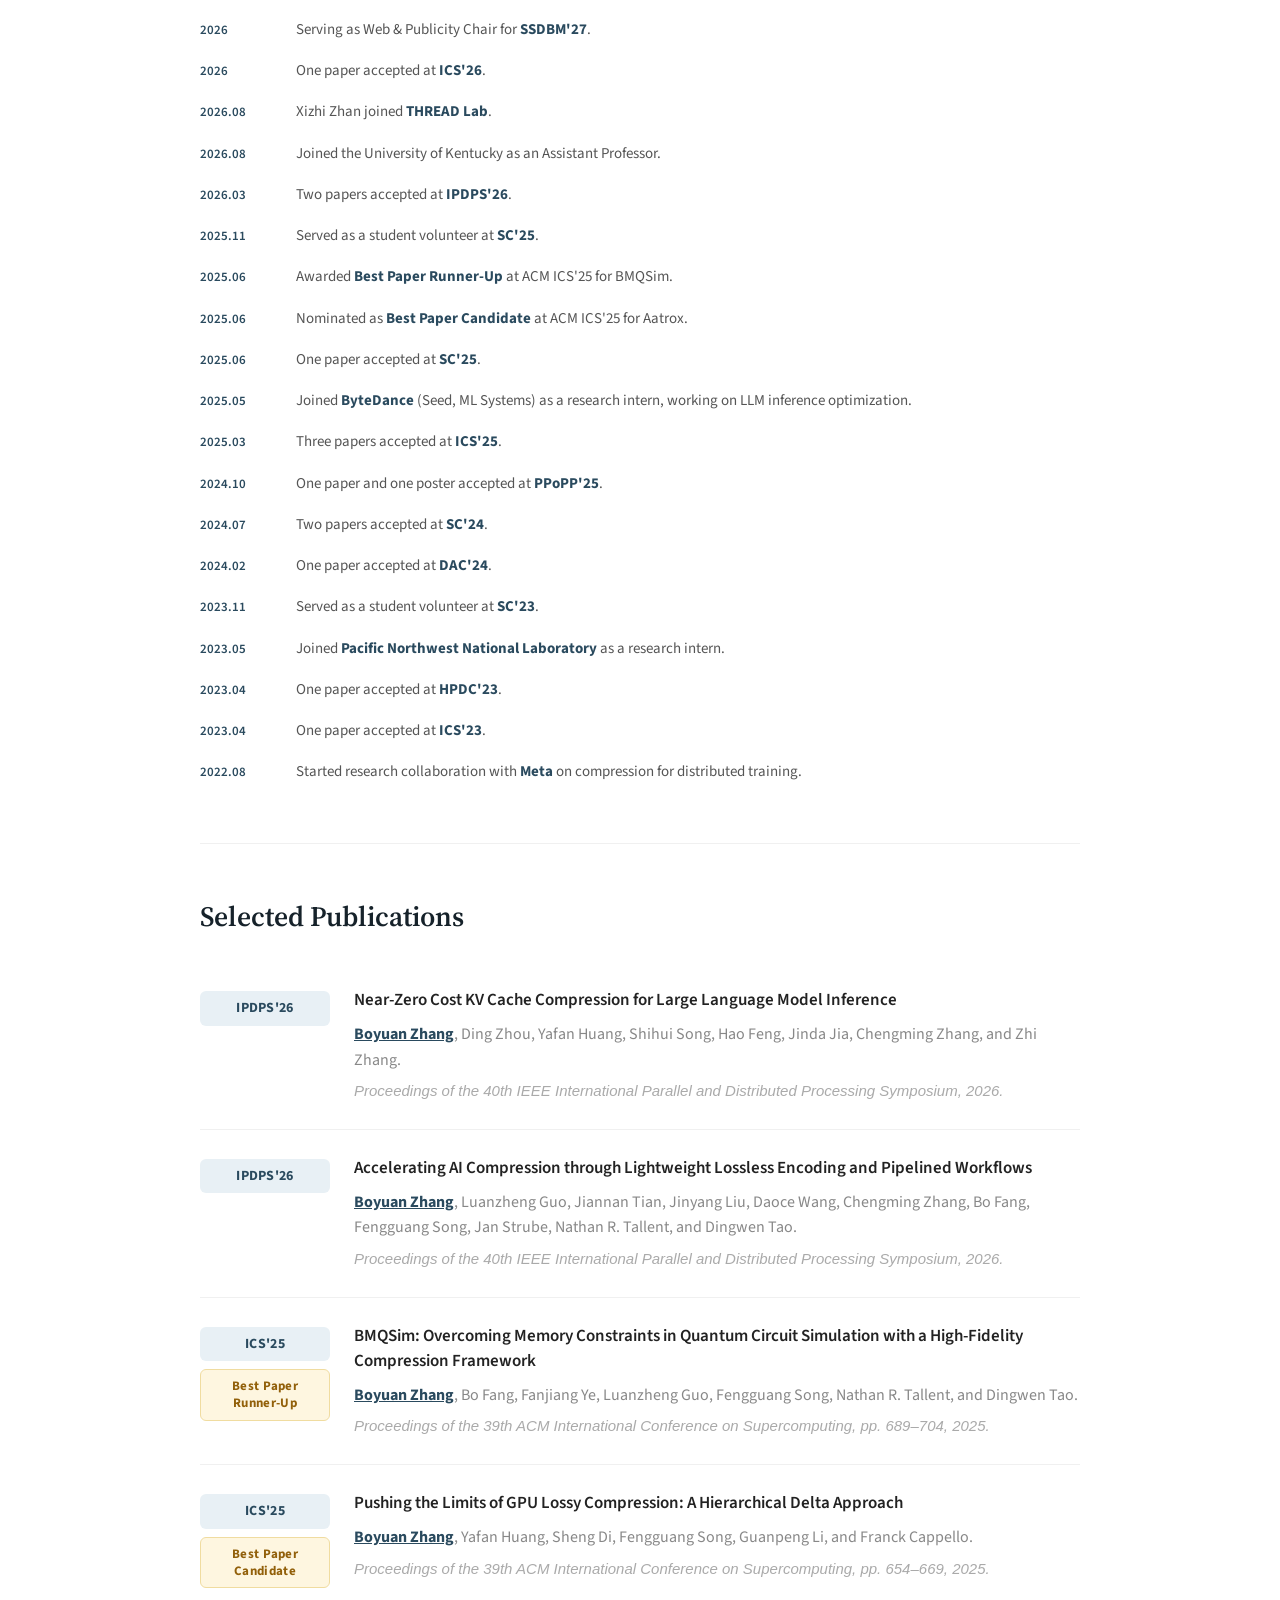
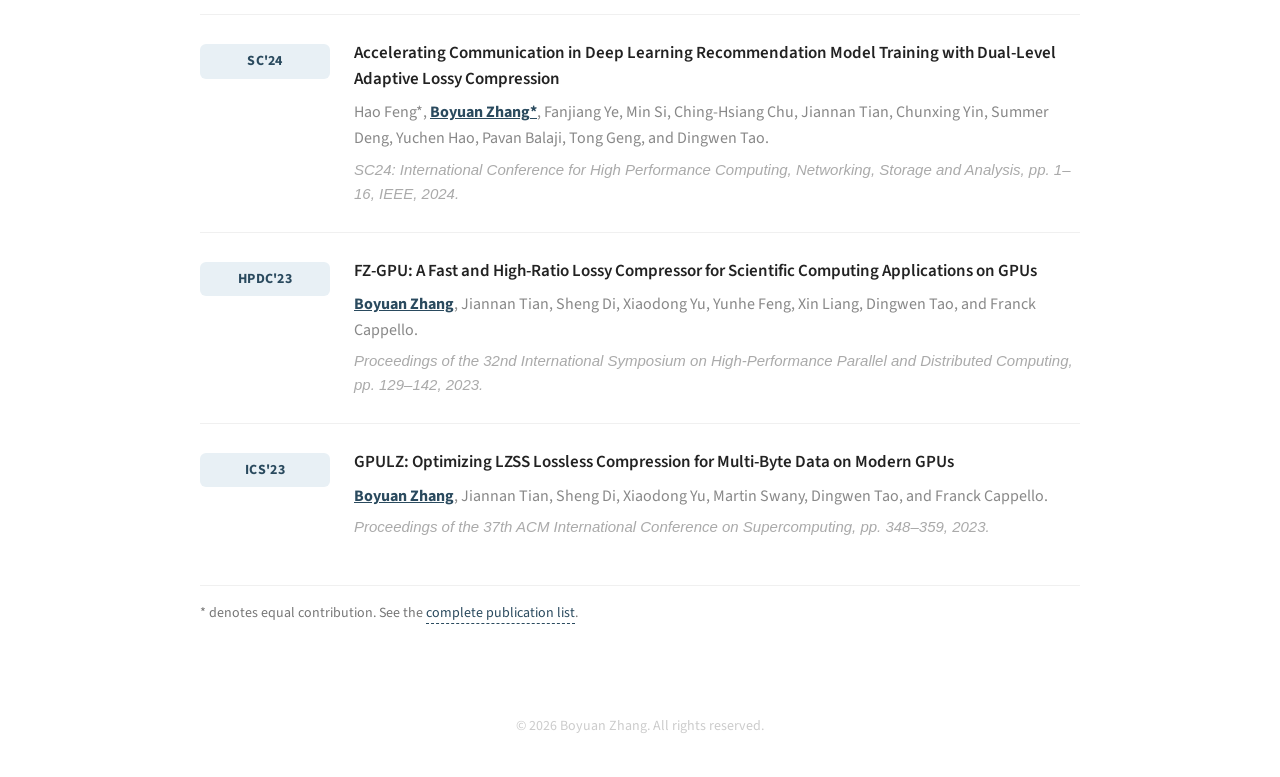
==== commit 9aa036a4: "Unify contact and teaching styles and add language slider" ====
--- a/index.html
+++ b/index.html
@@ -8,7 +8,7 @@
     <link rel="preconnect" href="https://fonts.googleapis.com">
     <link rel="preconnect" href="https://fonts.gstatic.com" crossorigin>
     <link href="https://fonts.googleapis.com/css2?family=Source+Sans+3:wght@300;400;500;600;700&family=Source+Serif+4:wght@600;700&display=swap" rel="stylesheet">
-    <link rel="stylesheet" href="styles.css">
+    <link rel="stylesheet" href="styles.css?v=20261004-4">
 </head>
 <body>
     <div class="hero">
@@ -47,14 +47,14 @@
                 <p>I am an Assistant Professor in the Department of Computer Science at the <strong>University of Kentucky</strong>, where I joined in August 2026, and director of the <strong>THREAD Lab</strong>.</p>
                 <p>My research focuses on <strong>high-performance computing (HPC)</strong>, <strong>GPU-accelerated data compression</strong>, <strong>machine learning systems</strong>, and <strong>quantum computing</strong>. I develop efficient parallel algorithms and systems that reduce memory usage and data movement in scientific and AI workloads. My work includes lossy and lossless compression on GPUs, compression for large language model inference and distributed training, and scalable quantum circuit simulation. Across these areas, I aim to improve performance and scalability while preserving the fidelity of scientific results.</p>
                 <p>I received my Ph.D. in <strong>Intelligent Systems Engineering</strong> from <strong>Indiana University Bloomington</strong> in June 2026, advised by Prof. Fengguang Song and Prof. Dingwen Tao. Before that, I earned my M.S. in <strong>Electrical Engineering</strong> from the <strong>University of Southern California</strong> in 2020 and my B.Eng. in <strong>Information Engineering</strong> from <strong>Shanghai Jiao Tong University</strong> in 2018.</p>
-                <p>I have collaborated with <strong>Pacific Northwest National Laboratory</strong>, <strong>Argonne National Laboratory</strong>, and <strong>Meta</strong>. I was a Research Intern at <strong>Pacific Northwest National Laboratory</strong> in 2023 and a Research Scientist Intern at <strong>ByteDance</strong> in summer 2025. My work received the <strong>Best Paper Runner-Up</strong> award for BMQSim and a <strong>Best Paper Candidate</strong> nomination for Aatrox at ACM ICS'25. See my <a href="publications.html">publications</a> and <a href="CV_Boyuan_Zhang_2026.pdf" target="_blank" rel="noopener">curriculum vitae (PDF)</a> for more details.</p>
+                <p>I have collaborated with <strong>Pacific Northwest National Laboratory</strong>, <strong>Argonne National Laboratory</strong>, and <strong>Meta</strong>. I was a Research Intern at <strong>Pacific Northwest National Laboratory</strong> in summer 2023 and a Research Scientist Intern at <strong>ByteDance</strong> in summer 2025. My work received the <strong>Best Paper Runner-Up</strong> award for BMQSim and a <strong>Best Paper Candidate</strong> nomination for Aatrox at ACM ICS'25. See my <a href="publications.html">publications</a> and <a href="CV_Boyuan_Zhang_2026.pdf" target="_blank" rel="noopener">curriculum vitae (PDF)</a> for more details.</p>
             </div>
         </section>
 
         <section id="openings">
             <h2>Openings</h2>
             <div class="openings-content">
-                <p>THREAD Lab is recruiting <strong>fully funded Ph.D. students</strong> beginning <strong>Fall 2026</strong>. Students interested in HPC and data-intensive computing are encouraged to apply. See details in <a href="openings.html">English</a> or <a href="openings-ch.html">中文</a>.</p>
+                <p>THREAD Lab is recruiting <strong>fully funded Ph.D. students</strong> beginning <strong>Fall 2026</strong>. Students interested in HPC and data-intensive computing are encouraged to apply. <a href="openings.html">View opening details</a>.</p>
             </div>
         </section>
 
--- a/styles.css
+++ b/styles.css
@@ -51,13 +51,14 @@
     margin-bottom: 2px;
 }
 
-.hero-text .email {
+.hero-text .email, .hero-text .contact {
     font-size: 15px;
-    color: rgba(255,255,255,0.55);
-    margin-bottom: 18px;
-}
-
-.hero-text .contact { font-size: 15px; color: rgba(255,255,255,0.75); margin-bottom: 2px; }
+    font-weight: 400;
+    color: rgba(255,255,255,0.75);
+    margin-bottom: 2px;
+}
+
+.hero-text .email { margin-bottom: 18px; }
 
 .hero-text .email a, .hero-text .contact a {
     color: rgba(255,255,255,0.75);
@@ -200,14 +201,8 @@
 .service-entry { display: flex; align-items: baseline; gap: 16px; padding: 7px 0; color: #555; font-size: 16px; }
 .service-date { width: 64px; flex-shrink: 0; color: #2a4a5e; font-size: 14px; font-weight: 600; }
 .service-entry strong { color: #2a4a5e; font-weight: 600; }
+.teaching-list .service-date { width: 96px; }
 .page-intro { color: #555; font-size: 17px; line-height: 1.85; }
-.activity-list { margin: 0; padding: 0; list-style: none; }
-.activity-entry { display: flex; gap: 24px; padding: 22px 0; border-bottom: 1px solid #f0f0f0; }
-.activity-entry:last-child { border-bottom: none; }
-.activity-date { width: 130px; flex-shrink: 0; padding-top: 3px; color: #2a4a5e; font-size: 14px; font-weight: 600; }
-.activity-body { min-width: 0; }
-.activity-body h3 { font-size: 18px; font-weight: 600; color: #222; line-height: 1.5; margin-bottom: 4px; }
-.activity-body p { color: #666; font-size: 16px; }
 
 /* Team additions, styled to match the original page */
 .team-list { display: flex; flex-direction: column; gap: 0; }
@@ -248,6 +243,4 @@
     .team-photo { width: 96px; height: 96px; }
     .team-info h3 { font-size: 20px; }
     .team-bio { font-size: 15px; }
-    .activity-entry { flex-direction: column; gap: 6px; }
-    .activity-date { width: auto; padding-top: 0; }
-}
+}
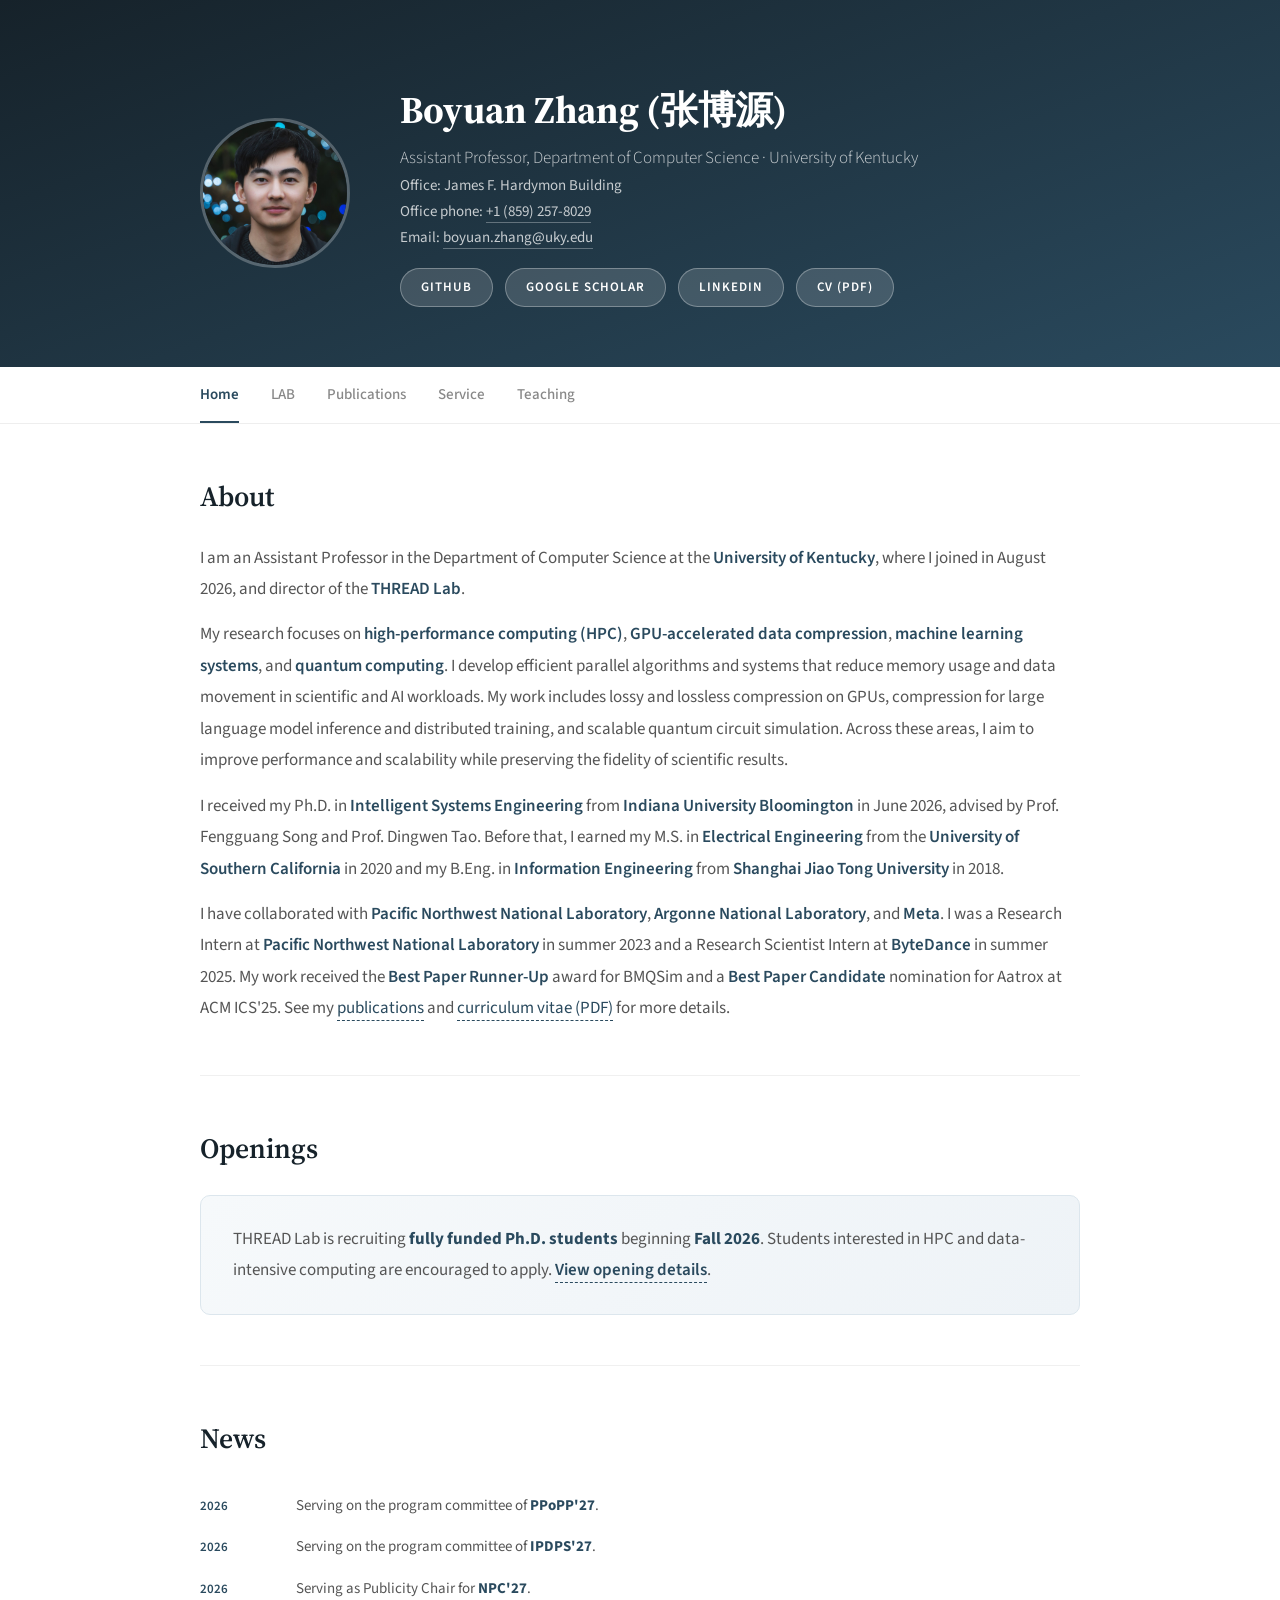
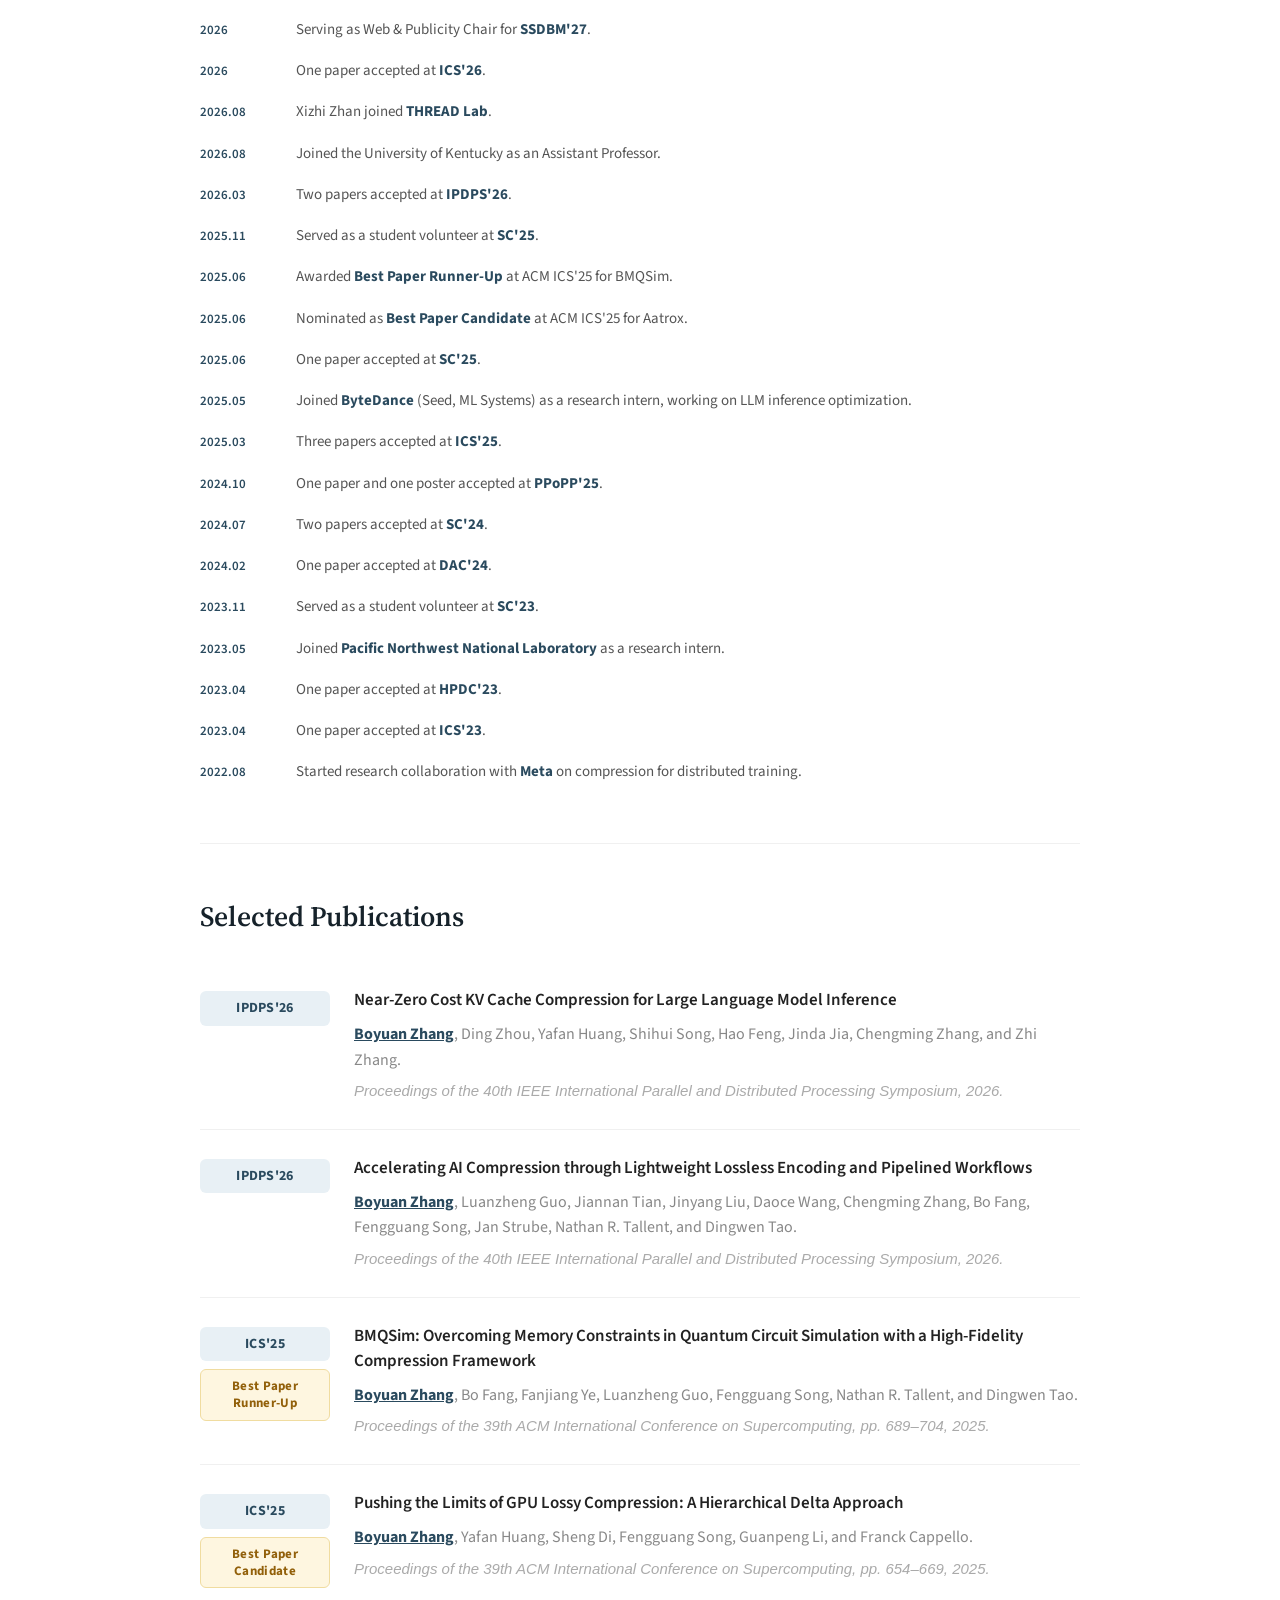
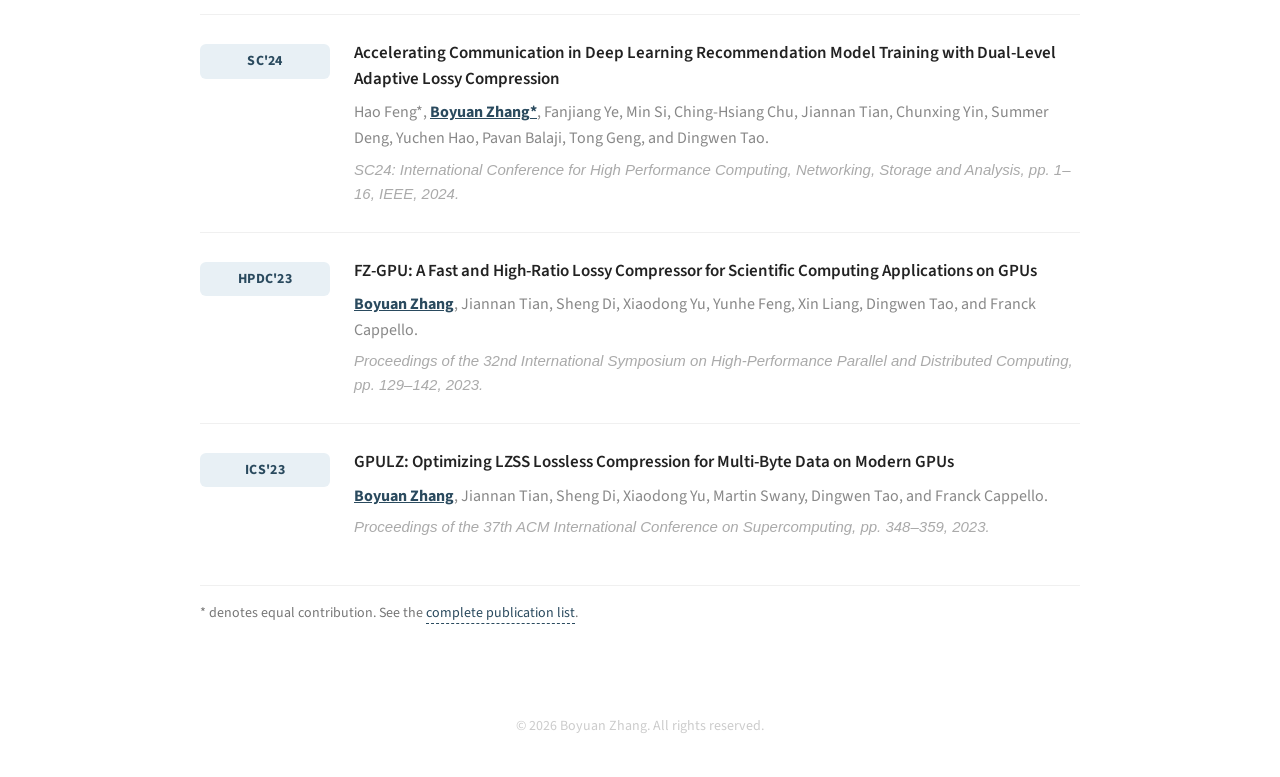
==== commit ece1e858: "Update profile photo Replace boyuan.png with a new 800x800 JPEG (boyuan.jpg) and update references o" ====
--- a/index.html
+++ b/index.html
@@ -13,7 +13,7 @@
 <body>
     <div class="hero">
         <div class="hero-inner">
-            <img src="boyuan.png" alt="Boyuan Zhang">
+            <img src="boyuan.jpg" alt="Boyuan Zhang">
             <div class="hero-text">
                 <h1>Boyuan Zhang <span class="name-cn">(张博源)</span></h1>
                 <div class="subtitle">Assistant Professor, Department of Computer Science · University of Kentucky</div>
--- a/styles.css
+++ b/styles.css
@@ -201,8 +201,13 @@
 .service-entry { display: flex; align-items: baseline; gap: 16px; padding: 7px 0; color: #555; font-size: 16px; }
 .service-date { width: 64px; flex-shrink: 0; color: #2a4a5e; font-size: 14px; font-weight: 600; }
 .service-entry strong { color: #2a4a5e; font-weight: 600; }
-.teaching-list .service-date { width: 96px; }
 .page-intro { color: #555; font-size: 17px; line-height: 1.85; }
+
+/* Teaching */
+.teaching-list { margin: 0; padding-left: 20px; color: #555; font-size: 16px; line-height: 1.7; }
+.teaching-list li { padding-left: 4px; margin-bottom: 12px; }
+.teaching-list li:last-child { margin-bottom: 0; }
+.teaching-list strong { color: #2a4a5e; font-weight: 600; }
 
 /* Team additions, styled to match the original page */
 .team-list { display: flex; flex-direction: column; gap: 0; }
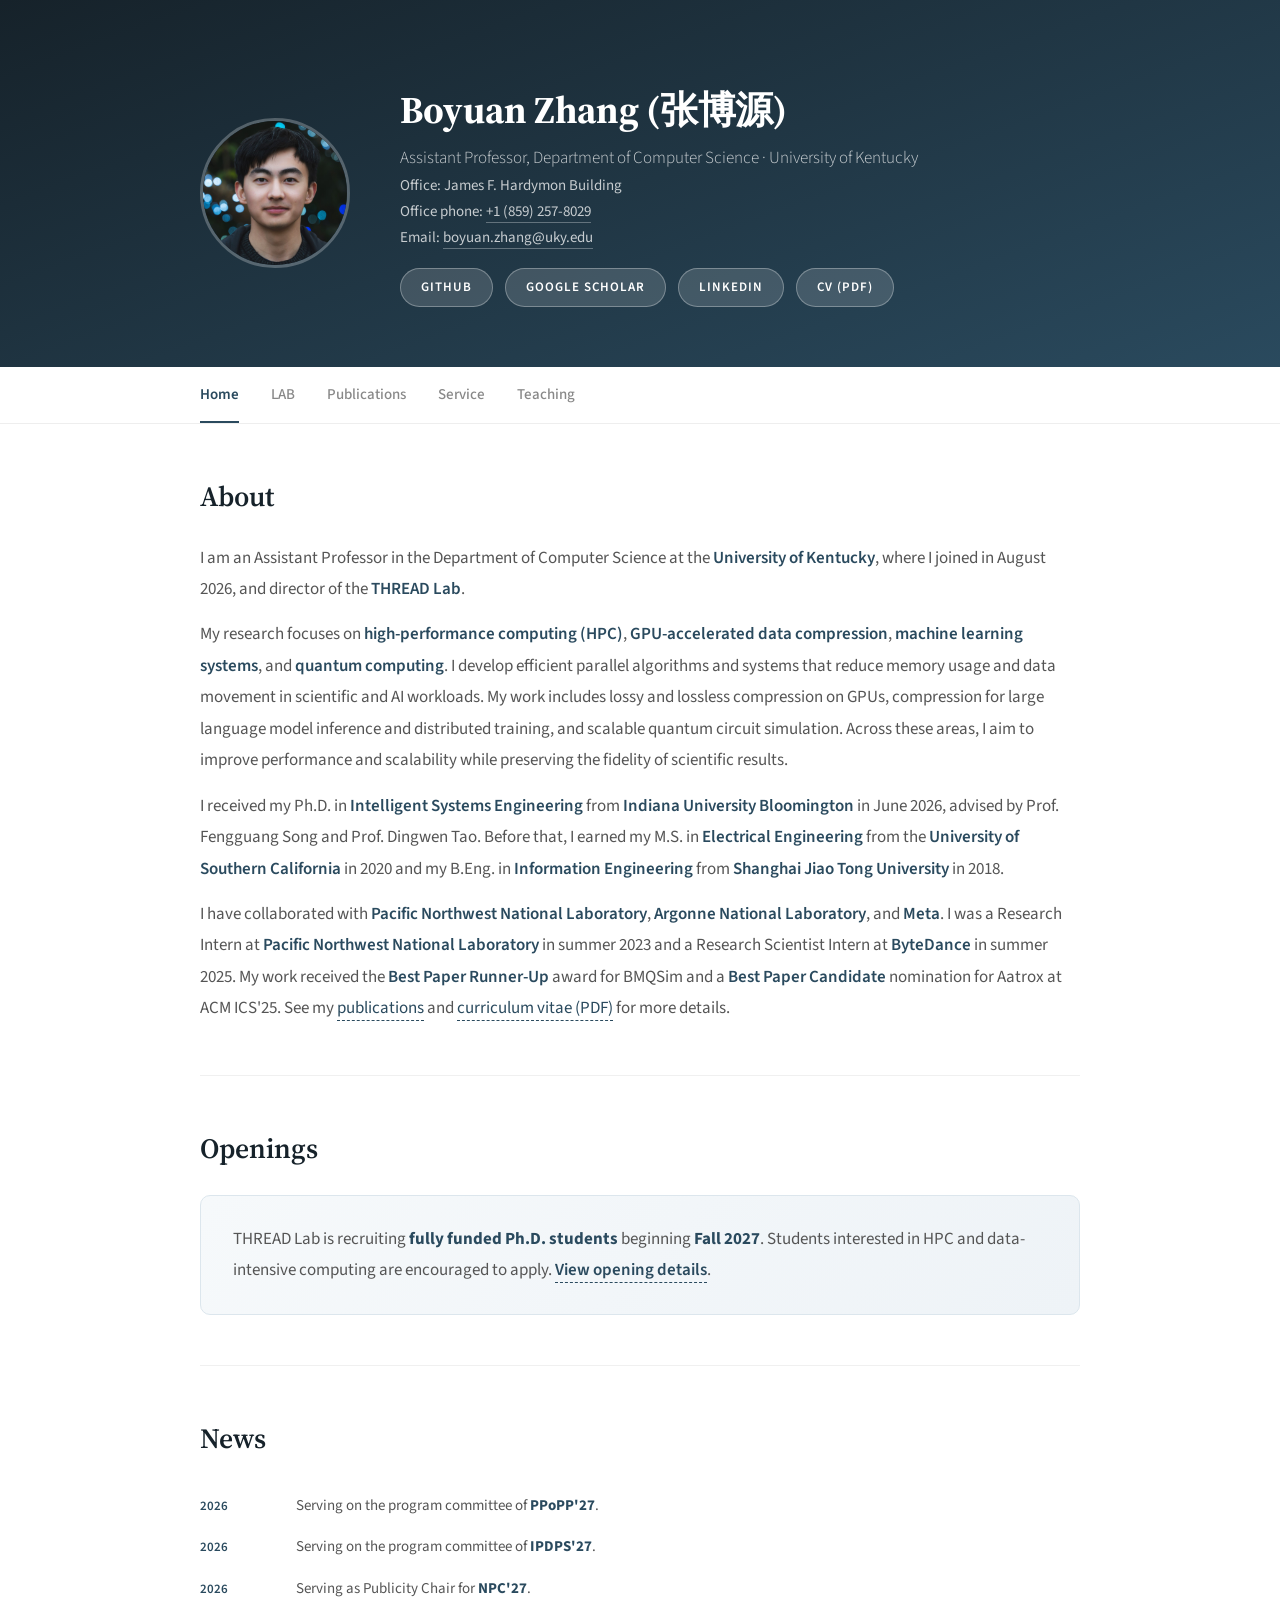
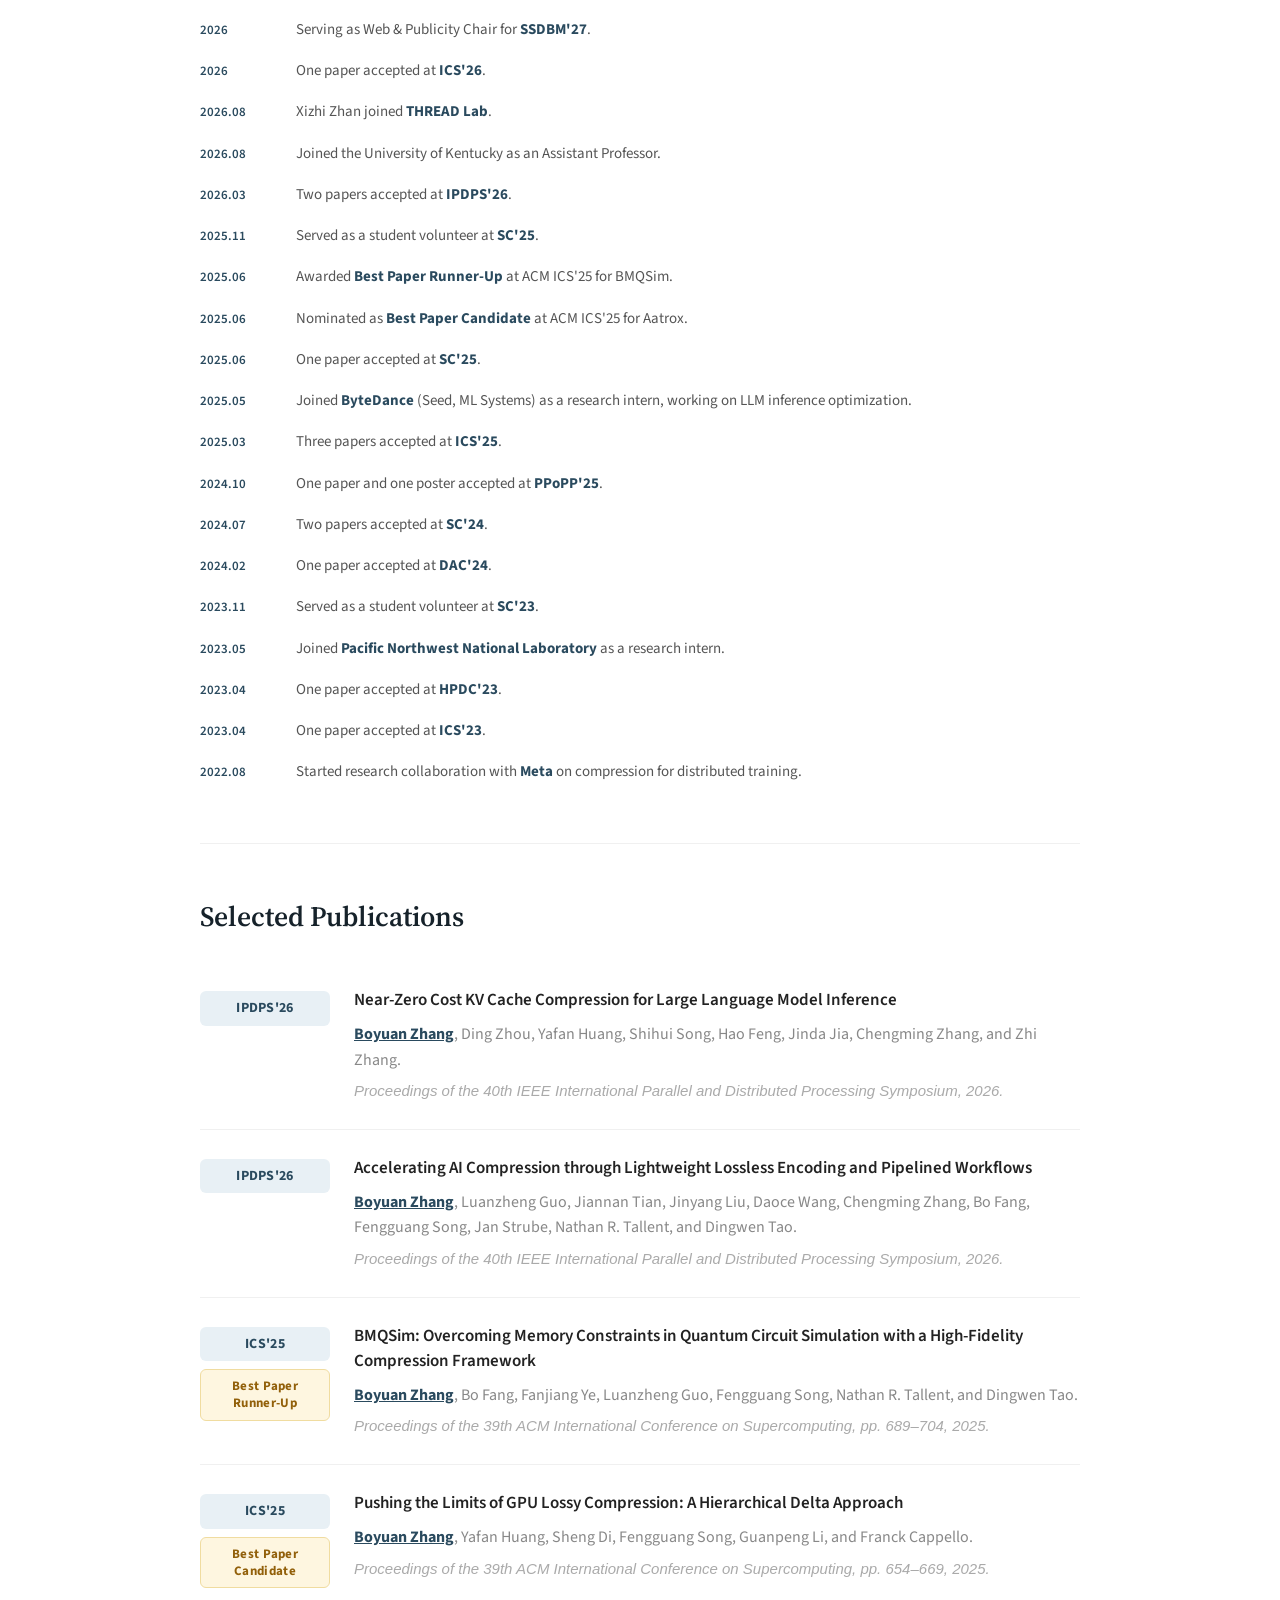
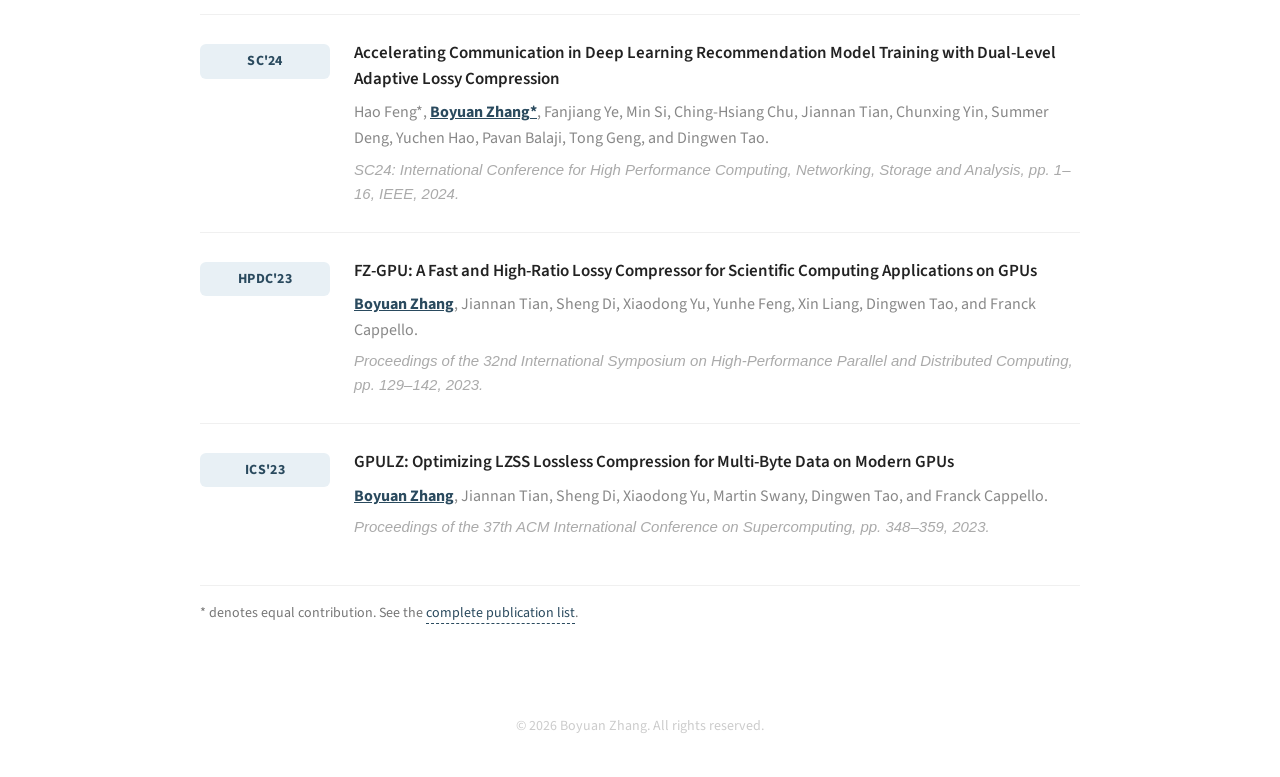
==== commit bcf913cc: "Update Ph.D. recruiting start to Fall 2027 Co-Authored-By: Claude Opus 5.5 <noreply@anthropic.com>" ====
--- a/index.html
+++ b/index.html
@@ -54,7 +54,7 @@
         <section id="openings">
             <h2>Openings</h2>
             <div class="openings-content">
-                <p>THREAD Lab is recruiting <strong>fully funded Ph.D. students</strong> beginning <strong>Fall 2026</strong>. Students interested in HPC and data-intensive computing are encouraged to apply. <a href="openings.html">View opening details</a>.</p>
+                <p>THREAD Lab is recruiting <strong>fully funded Ph.D. students</strong> beginning <strong>Fall 2027</strong>. Students interested in HPC and data-intensive computing are encouraged to apply. <a href="openings.html">View opening details</a>.</p>
             </div>
         </section>
 
